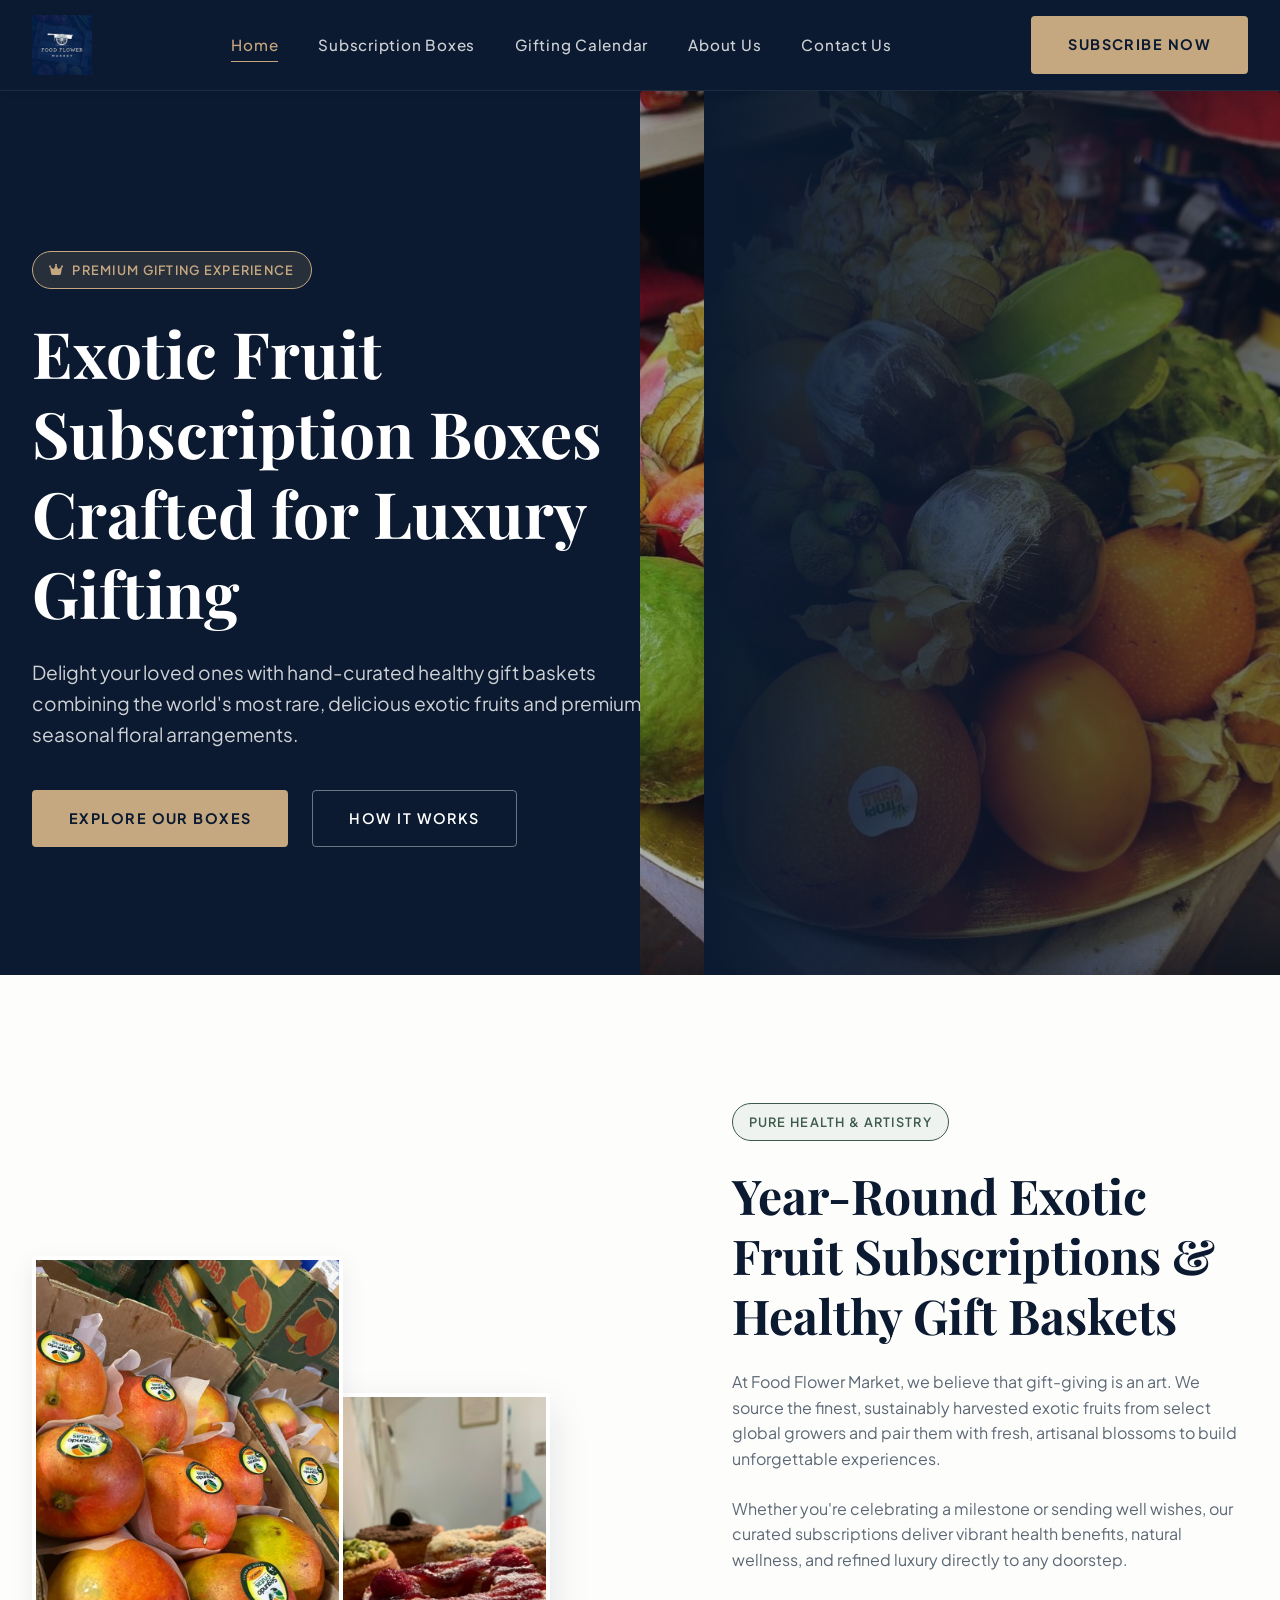
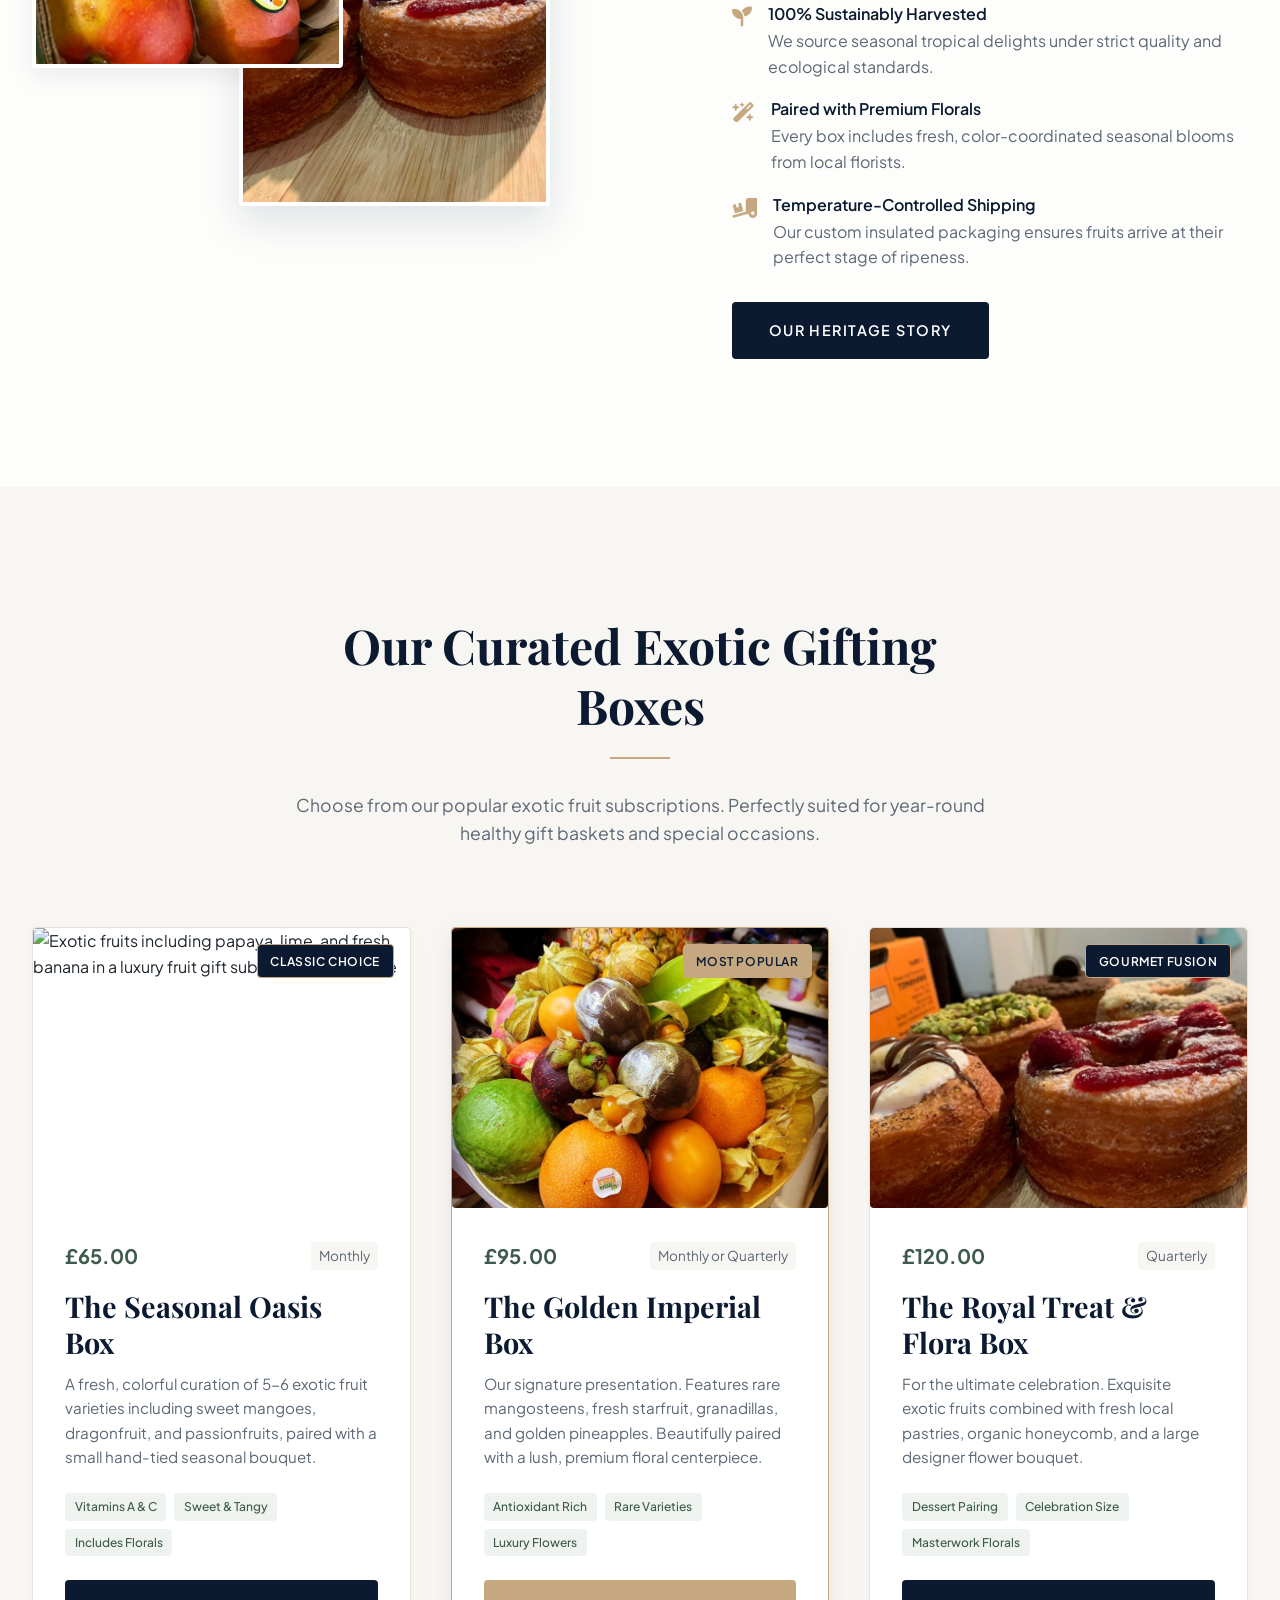
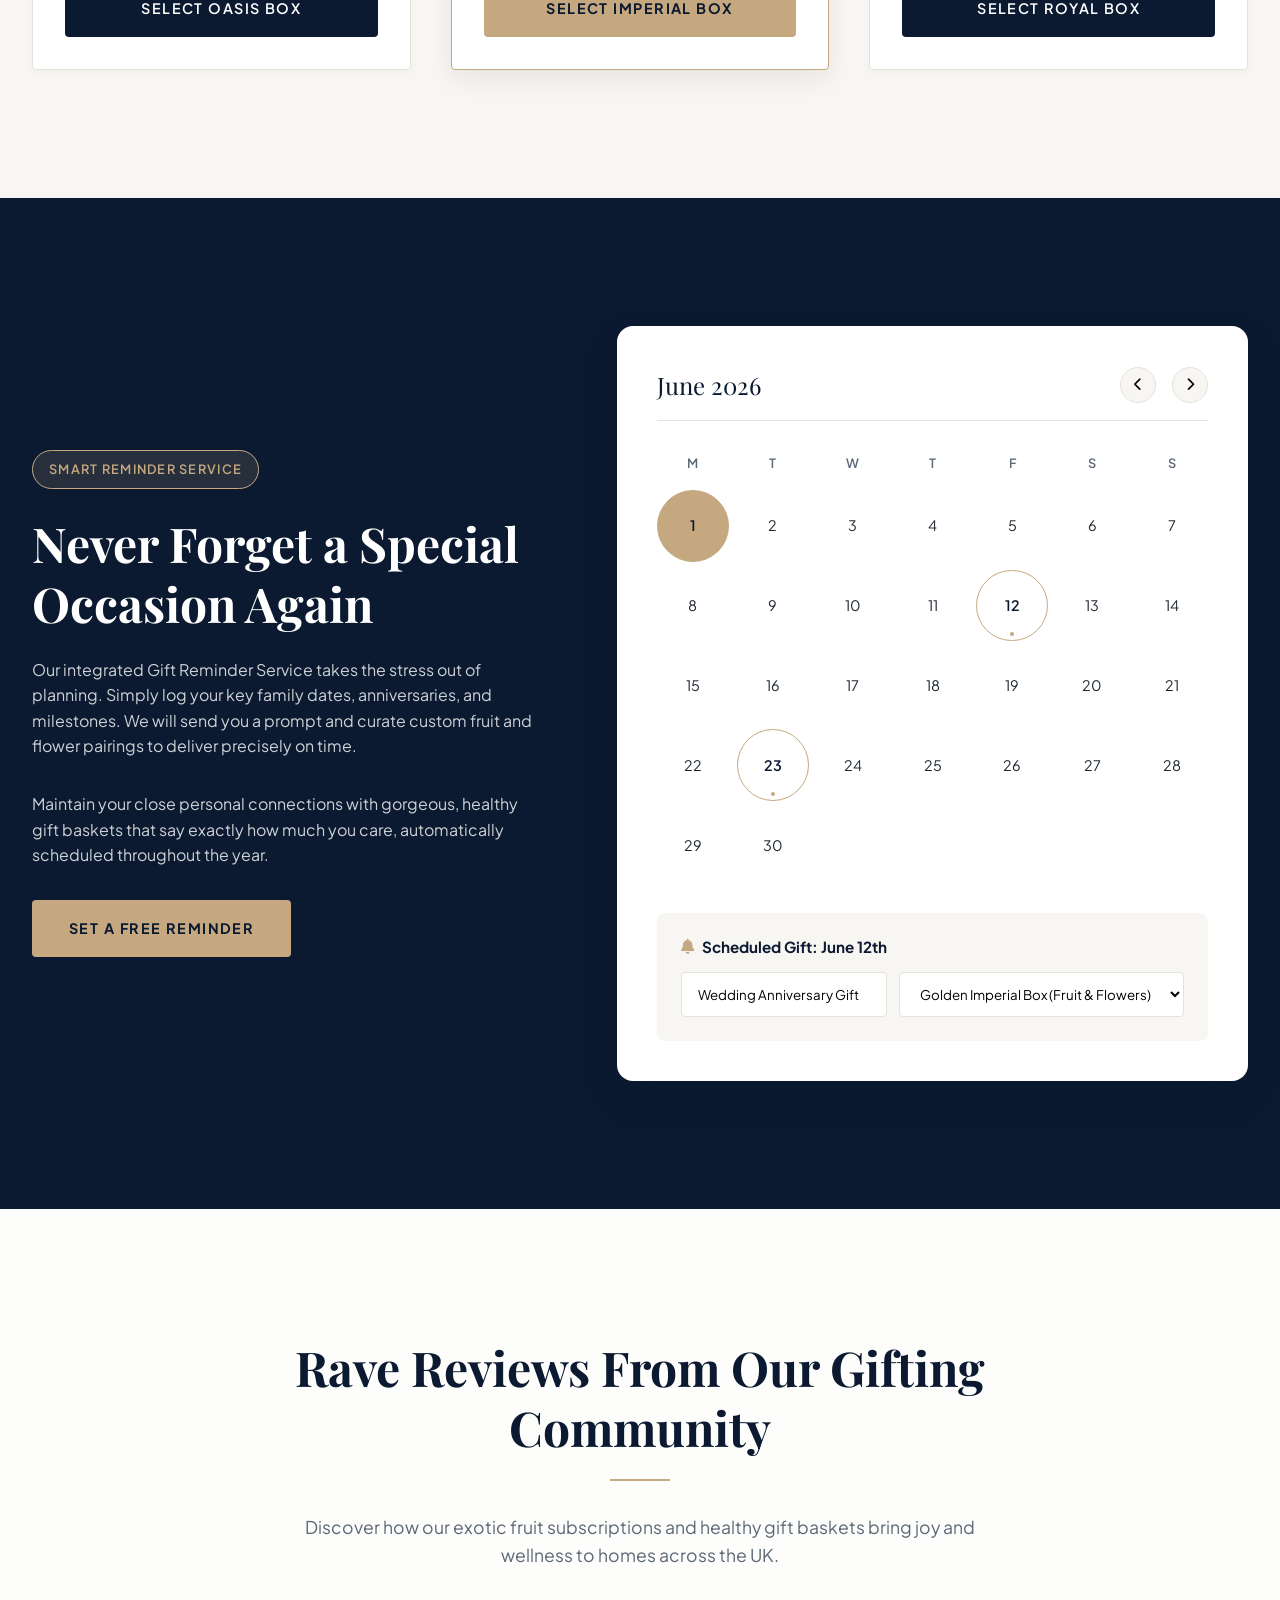
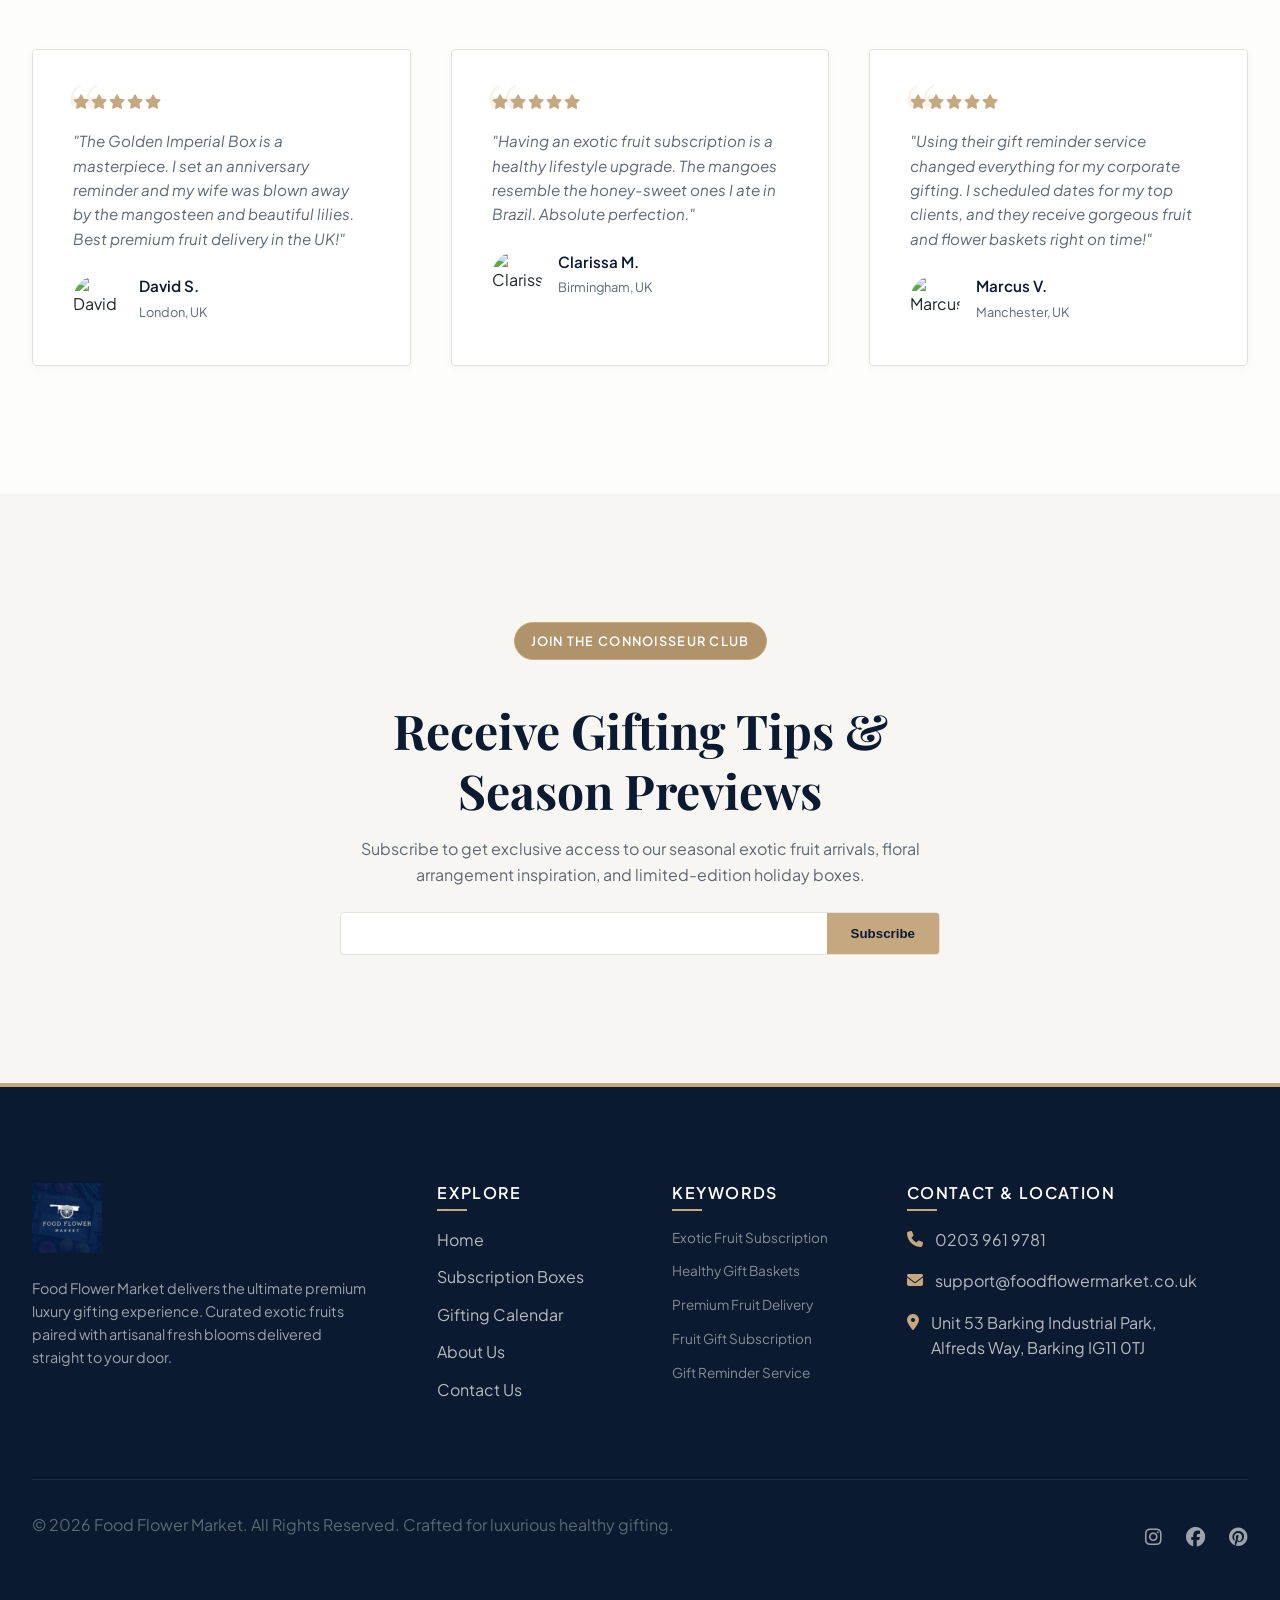
==== index.html @ 1c30a3e7 "upload code" ====
<!DOCTYPE html>
<html lang="en">
<head>
  <meta charset="UTF-8">
  <meta name="viewport" content="width=device-width, initial-scale=1.0">
  <title>Premium Exotic Fruit Subscription | Food Flower Market Gifting</title>
  <meta name="description" content="Experience the ultimate exotic fruit subscription. Food Flower Market delivers fresh, healthy gift baskets paired with premium floral arrangements year-round.">
  <meta name="keywords" content="Exotic Fruit Subscription, Healthy Gift Baskets, Premium Fruit Delivery, Fruit Gift Subscription, Gift Reminder Service">
  
  <!-- CSS Stylesheet -->
  <link rel="stylesheet" href="style.css">
  
  <!-- FontAwesome Icons -->
  <link rel="stylesheet" href="https://cdnjs.cloudflare.com/ajax/libs/font-awesome/6.4.0/css/all.min.css">
</head>
<body>

  <!-- Header & Navigation -->
  <header class="header">
    <div class="container nav-container">
      <a href="index.html" class="logo-link" id="nav-logo-link">
        <img src="images/logo.jpg" alt="Food Flower Market Logo" class="logo-img">
      </a>
      <nav aria-label="Main Navigation">
        <ul class="nav-menu" id="nav-menu-list">
          <li><a href="index.html" class="nav-link active" id="link-home">Home</a></li>
          <li><a href="subscription.html" class="nav-link" id="link-subscription">Subscription Boxes</a></li>
          <li><a href="calendar.html" class="nav-link" id="link-calendar">Gifting Calendar</a></li>
          <li><a href="about.html" class="nav-link" id="link-about">About Us</a></li>
          <li><a href="contact.html" class="nav-link" id="link-contact">Contact Us</a></li>
        </ul>
      </nav>
      <div class="nav-cta">
        <a href="subscription.html" class="btn btn-gold" id="header-cta-btn">Subscribe Now</a>
        <button class="mobile-menu-toggle" id="mobile-menu-btn" aria-label="Toggle Menu">
          <i class="fa-solid fa-bars"></i>
        </button>
      </div>
    </div>
  </header>

  <main>
    <!-- Hero Banner Section -->
    <section class="hero" aria-label="Welcome Banner">
      <img src="images/fruit_bowl.jpg" alt="Luxury gold bowl piled high with fresh carambola starfruit, mangosteen, passionfruit, and physalis for an exotic fruit subscription gift" class="hero-bg-img">
      <div class="container">
        <div class="hero-content animate-fade-in">
          <div class="hero-badge">
            <i class="fa-solid fa-crown"></i> Premium Gifting Experience
          </div>
          <h1>Exotic Fruit Subscription Boxes Crafted for Luxury Gifting</h1>
          <p>Delight your loved ones with hand-curated healthy gift baskets combining the world's most rare, delicious exotic fruits and premium seasonal floral arrangements.</p>
          <div class="hero-actions">
            <a href="subscription.html" class="btn btn-gold" id="hero-cta-primary">Explore Our Boxes</a>
            <a href="#overview-section" class="btn btn-secondary" style="color: var(--white); border-color: rgba(255,255,255,0.4);" id="hero-cta-secondary">How It Works</a>
          </div>
        </div>
      </div>
    </section>

    <!-- Brief Overview Section -->
    <section class="section" id="overview-section">
      <div class="container">
        <div class="overview-split">
          <div class="overview-images">
            <img src="images/mangoes.jpg" alt="Premium Segundo Frutas mangoes in shipping boxes ready for premium fruit delivery" class="ov-img-1">
            <img src="images/pastries.jpg" alt="Fresh artisan cronuts and pastries paired with fruit gifts as sweet additions" class="ov-img-2">
          </div>
          <div class="overview-content">
            <span class="hero-badge" style="background-color: var(--accent-green-light); border-color: var(--accent-green); color: var(--accent-green);">Pure Health & Artistry</span>
            <h2>Year-Round Exotic Fruit Subscriptions & Healthy Gift Baskets</h2>
            <p>At Food Flower Market, we believe that gift-giving is an art. We source the finest, sustainably harvested exotic fruits from select global growers and pair them with fresh, artisanal blossoms to build unforgettable experiences.</p>
            <p>Whether you're celebrating a milestone or sending well wishes, our curated subscriptions deliver vibrant health benefits, natural wellness, and refined luxury directly to any doorstep.</p>
            <ul class="features-list">
              <li>
                <i class="fa-solid fa-seedling"></i>
                <div>
                  <h4>100% Sustainably Harvested</h4>
                  <p style="margin-bottom: 0;">We source seasonal tropical delights under strict quality and ecological standards.</p>
                </div>
              </li>
              <li>
                <i class="fa-solid fa-wand-magic-sparkles"></i>
                <div>
                  <h4>Paired with Premium Florals</h4>
                  <p style="margin-bottom: 0;">Every box includes fresh, color-coordinated seasonal blooms from local florists.</p>
                </div>
              </li>
              <li>
                <i class="fa-solid fa-truck-ramp-box"></i>
                <div>
                  <h4>Temperature-Controlled Shipping</h4>
                  <p style="margin-bottom: 0;">Our custom insulated packaging ensures fruits arrive at their perfect stage of ripeness.</p>
                </div>
              </li>
            </ul>
            <a href="about.html" class="btn btn-primary" id="overview-about-btn">Our Heritage Story</a>
          </div>
        </div>
      </div>
    </section>

    <!-- Featured Boxes Section -->
    <section class="section section-alt" id="featured-boxes">
      <div class="container">
        <div class="section-header text-center">
          <h2>Our Curated Exotic Gifting Boxes</h2>
          <p>Choose from our popular exotic fruit subscriptions. Perfectly suited for year-round healthy gift baskets and special occasions.</p>
        </div>
        <div class="box-grid">
          <!-- Box 1: Seasonal Delight -->
          <div class="box-card">
            <div class="box-img-container">
              <img src="https://images.unsplash.com/photo-1528825871115-3581a5387919?auto=format&fit=crop&q=80&w=800" alt="Exotic fruits including papaya, lime, and fresh banana in a luxury fruit gift subscription package" class="box-img">
              <span class="box-badge">Classic Choice</span>
            </div>
            <div class="box-info">
              <div class="box-meta">
                <span class="box-price">£65.00</span>
                <span class="box-frequency">Monthly</span>
              </div>
              <h3>The Seasonal Oasis Box</h3>
              <p>A fresh, colorful curation of 5-6 exotic fruit varieties including sweet mangoes, dragonfruit, and passionfruits, paired with a small hand-tied seasonal bouquet.</p>
              <div class="box-tags">
                <span class="box-tag">Vitamins A & C</span>
                <span class="box-tag">Sweet & Tangy</span>
                <span class="box-tag">Includes Florals</span>
              </div>
              <a href="subscription.html" class="btn btn-primary box-btn" id="box-cta-oasis">Select Oasis Box</a>
            </div>
          </div>

          <!-- Box 2: Premium Grandeur -->
          <div class="box-card" style="border-color: var(--accent-gold); box-shadow: var(--shadow-md);">
            <div class="box-img-container">
              <img src="images/fruit_bowl.jpg" alt="Rich assortment of exotic fruits for premium healthy gift baskets" class="box-img">
              <span class="box-badge" style="background-color: var(--accent-gold); color: var(--primary-color);">Most Popular</span>
            </div>
            <div class="box-info">
              <div class="box-meta">
                <span class="box-price">£95.00</span>
                <span class="box-frequency">Monthly or Quarterly</span>
              </div>
              <h3>The Golden Imperial Box</h3>
              <p>Our signature presentation. Features rare mangosteens, fresh starfruit, granadillas, and golden pineapples. Beautifully paired with a lush, premium floral centerpiece.</p>
              <div class="box-tags">
                <span class="box-tag">Antioxidant Rich</span>
                <span class="box-tag">Rare Varieties</span>
                <span class="box-tag">Luxury Flowers</span>
              </div>
              <a href="subscription.html" class="btn btn-gold box-btn" id="box-cta-imperial">Select Imperial Box</a>
            </div>
          </div>

          <!-- Box 3: Sweet Indulgence -->
          <div class="box-card">
            <div class="box-img-container">
              <img src="images/pastries.jpg" alt="Artisan pastries and fresh fruits paired inside a gourmet gift basket" class="box-img">
              <span class="box-badge">Gourmet Fusion</span>
            </div>
            <div class="box-info">
              <div class="box-meta">
                <span class="box-price">£120.00</span>
                <span class="box-frequency">Quarterly</span>
              </div>
              <h3>The Royal Treat & Flora Box</h3>
              <p>For the ultimate celebration. Exquisite exotic fruits combined with fresh local pastries, organic honeycomb, and a large designer flower bouquet.</p>
              <div class="box-tags">
                <span class="box-tag">Dessert Pairing</span>
                <span class="box-tag">Celebration Size</span>
                <span class="box-tag">Masterwork Florals</span>
              </div>
              <a href="subscription.html" class="btn btn-primary box-btn" id="box-cta-royal">Select Royal Box</a>
            </div>
          </div>
        </div>
      </div>
    </section>

    <!-- Gifting Calendar Preview Section -->
    <section class="section calendar-section" id="home-calendar-preview">
      <div class="container">
        <div class="calendar-split">
          <div class="calendar-desc">
            <span class="hero-badge">Smart Reminder Service</span>
            <h2>Never Forget a Special Occasion Again</h2>
            <p>Our integrated Gift Reminder Service takes the stress out of planning. Simply log your key family dates, anniversaries, and milestones. We will send you a prompt and curate custom fruit and flower pairings to deliver precisely on time.</p>
            <p>Maintain your close personal connections with gorgeous, healthy gift baskets that say exactly how much you care, automatically scheduled throughout the year.</p>
            <a href="calendar.html" class="btn btn-gold" id="calendar-cta-remind">Set A Free Reminder</a>
          </div>
          <div class="calendar-widget">
            <div class="cal-header">
              <span class="cal-month">June 2026</span>
              <div class="cal-nav">
                <button class="cal-nav-btn" aria-label="Previous Month"><i class="fa-solid fa-chevron-left"></i></button>
                <button class="cal-nav-btn" aria-label="Next Month"><i class="fa-solid fa-chevron-right"></i></button>
              </div>
            </div>
            <div class="cal-grid">
              <div class="cal-day-label">M</div>
              <div class="cal-day-label">T</div>
              <div class="cal-day-label">W</div>
              <div class="cal-day-label">T</div>
              <div class="cal-day-label">F</div>
              <div class="cal-day-label">S</div>
              <div class="cal-day-label">S</div>
              
              <div class="cal-date event active" title="Reminded Event: Mother's Birthday">1</div>
              <div class="cal-date">2</div>
              <div class="cal-date">3</div>
              <div class="cal-date">4</div>
              <div class="cal-date">5</div>
              <div class="cal-date">6</div>
              <div class="cal-date">7</div>
              
              <div class="cal-date">8</div>
              <div class="cal-date">9</div>
              <div class="cal-date">10</div>
              <div class="cal-date">11</div>
              <div class="cal-date event" title="Reminded Event: Anniversary">12</div>
              <div class="cal-date">13</div>
              <div class="cal-date">14</div>
              
              <div class="cal-date">15</div>
              <div class="cal-date">16</div>
              <div class="cal-date">17</div>
              <div class="cal-date">18</div>
              <div class="cal-date">19</div>
              <div class="cal-date">20</div>
              <div class="cal-date">21</div>
              
              <div class="cal-date">22</div>
              <div class="cal-date event" title="Reminded Event: Business Gifting">23</div>
              <div class="cal-date">24</div>
              <div class="cal-date">25</div>
              <div class="cal-date">26</div>
              <div class="cal-date">27</div>
              <div class="cal-date">28</div>
              
              <div class="cal-date">29</div>
              <div class="cal-date">30</div>
              <div class="cal-date empty"></div>
              <div class="cal-date empty"></div>
              <div class="cal-date empty"></div>
              <div class="cal-date empty"></div>
              <div class="cal-date empty"></div>
            </div>
            <div class="cal-reminder-panel">
              <h4><i class="fa-solid fa-bell"></i> Scheduled Gift: June 12th</h4>
              <div class="cal-rem-input">
                <input type="text" value="Wedding Anniversary Gift" readonly aria-label="Reminder Title">
                <select aria-label="Reminder Gift Preference">
                  <option>Golden Imperial Box (Fruit & Flowers)</option>
                  <option>Seasonal Oasis Box</option>
                  <option>Royal Treat Box</option>
                </select>
              </div>
            </div>
          </div>
        </div>
      </div>
    </section>

    <!-- Testimonials Section -->
    <section class="section" id="testimonials">
      <div class="container">
        <div class="section-header text-center">
          <h2>Rave Reviews From Our Gifting Community</h2>
          <p>Discover how our exotic fruit subscriptions and healthy gift baskets bring joy and wellness to homes across the UK.</p>
        </div>
        <div class="test-grid">
          <!-- Testimonial 1 -->
          <div class="test-card">
            <div class="test-stars">
              <i class="fa-solid fa-star"></i>
              <i class="fa-solid fa-star"></i>
              <i class="fa-solid fa-star"></i>
              <i class="fa-solid fa-star"></i>
              <i class="fa-solid fa-star"></i>
            </div>
            <p>"The Golden Imperial Box is a masterpiece. I set an anniversary reminder and my wife was blown away by the mangosteen and beautiful lilies. Best premium fruit delivery in the UK!"</p>
            <div class="test-author">
              <img src="https://images.unsplash.com/photo-1507003211169-0a1dd7228f2d?auto=format&fit=crop&q=80&w=150" alt="David S., London resident, client of Food Flower Market" class="test-author-img">
              <div class="test-author-info">
                <h4>David S.</h4>
                <span>London, UK</span>
              </div>
            </div>
          </div>

          <!-- Testimonial 2 -->
          <div class="test-card">
            <div class="test-stars">
              <i class="fa-solid fa-star"></i>
              <i class="fa-solid fa-star"></i>
              <i class="fa-solid fa-star"></i>
              <i class="fa-solid fa-star"></i>
              <i class="fa-solid fa-star"></i>
            </div>
            <p>"Having an exotic fruit subscription is a healthy lifestyle upgrade. The mangoes resemble the honey-sweet ones I ate in Brazil. Absolute perfection."</p>
            <div class="test-author">
              <img src="https://images.unsplash.com/photo-1534528741775-53994a69daeb?auto=format&fit=crop&q=80&w=150" alt="Clarissa M., wellness coach, customer of Food Flower Market" class="test-author-img">
              <div class="test-author-info">
                <h4>Clarissa M.</h4>
                <span>Birmingham, UK</span>
              </div>
            </div>
          </div>

          <!-- Testimonial 3 -->
          <div class="test-card">
            <div class="test-stars">
              <i class="fa-solid fa-star"></i>
              <i class="fa-solid fa-star"></i>
              <i class="fa-solid fa-star"></i>
              <i class="fa-solid fa-star"></i>
              <i class="fa-solid fa-star"></i>
            </div>
            <p>"Using their gift reminder service changed everything for my corporate gifting. I scheduled dates for my top clients, and they receive gorgeous fruit and flower baskets right on time!"</p>
            <div class="test-author">
              <img src="https://images.unsplash.com/photo-1494790108377-be9c29b29330?auto=format&fit=crop&q=80&w=150" alt="Marcus V., business executive, client of Food Flower Market" class="test-author-img">
              <div class="test-author-info">
                <h4>Marcus V.</h4>
                <span>Manchester, UK</span>
              </div>
            </div>
          </div>
        </div>
      </div>
    </section>

    <!-- Newsletter Sign-up Section -->
    <section class="section section-alt" id="newsletter">
      <div class="container text-center">
        <div style="max-width: 600px; margin: 0 auto;">
          <span class="hero-badge" style="background-color: var(--accent-gold-hover); color: var(--white); border-color: var(--accent-gold);">Join The Connoisseur Club</span>
          <h2 style="margin-top: 1rem;">Receive Gifting Tips & Season Previews</h2>
          <p>Subscribe to get exclusive access to our seasonal exotic fruit arrivals, floral arrangement inspiration, and limited-edition holiday boxes.</p>
          <form class="newsletter-form" id="newsletter-form-home" style="background-color: var(--white); border-color: var(--border-color);" onsubmit="event.preventDefault(); alert('Thank you for subscribing to Food Flower Market!');">
            <input type="email" placeholder="Your premium email address" class="newsletter-input" style="color: var(--text-dark);" required aria-label="Newsletter Email Input">
            <button type="submit" class="newsletter-btn" id="newsletter-submit-btn">Subscribe</button>
          </form>
        </div>
      </div>
    </section>
  </main>

  <!-- Footer Section -->
  <footer class="footer">
    <div class="container">
      <div class="footer-grid">
        <div class="footer-col">
          <img src="images/logo.jpg" alt="Food Flower Market Footer Logo" class="footer-logo">
          <p style="color: rgba(255, 255, 255, 0.6); font-size: 0.9rem;">Food Flower Market delivers the ultimate premium luxury gifting experience. Curated exotic fruits paired with artisanal fresh blooms delivered straight to your door.</p>
        </div>
        <div class="footer-col">
          <h4>Explore</h4>
          <ul class="footer-links">
            <li><a href="index.html">Home</a></li>
            <li><a href="subscription.html">Subscription Boxes</a></li>
            <li><a href="calendar.html">Gifting Calendar</a></li>
            <li><a href="about.html">About Us</a></li>
            <li><a href="contact.html">Contact Us</a></li>
          </ul>
        </div>
        <div class="footer-col">
          <h4>Keywords</h4>
          <ul class="footer-links" style="font-size: 0.85rem; color: rgba(255,255,255,0.5);">
            <li>Exotic Fruit Subscription</li>
            <li>Healthy Gift Baskets</li>
            <li>Premium Fruit Delivery</li>
            <li>Fruit Gift Subscription</li>
            <li>Gift Reminder Service</li>
          </ul>
        </div>
        <div class="footer-col">
          <h4>Contact & Location</h4>
          <ul class="footer-contact-info">
            <li>
              <i class="fa-solid fa-phone"></i>
              <span>0203 961 9781</span>
            </li>
            <li>
              <i class="fa-solid fa-envelope"></i>
              <span>support@foodflowermarket.co.uk</span>
            </li>
            <li>
              <i class="fa-solid fa-location-dot"></i>
              <span>Unit 53 Barking Industrial Park,<br>Alfreds Way, Barking IG11 0TJ</span>
            </li>
          </ul>
        </div>
      </div>
      
      <div class="footer-bottom">
        <p>&copy; 2026 Food Flower Market. All Rights Reserved. Crafted for luxurious healthy gifting.</p>
        <div class="footer-socials">
          <a href="https://instagram.com/foodflowermarket" target="_blank" rel="noopener" aria-label="Visit our Instagram"><i class="fa-brands fa-instagram"></i></a>
          <a href="#" aria-label="Visit our Facebook"><i class="fa-brands fa-facebook"></i></a>
          <a href="#" aria-label="Visit our Pinterest"><i class="fa-brands fa-pinterest"></i></a>
        </div>
      </div>
    </div>
  </footer>

  <script>
    // Simple Mobile Menu Toggle
    const mobileMenuBtn = document.getElementById('mobile-menu-btn');
    const navMenu = document.getElementById('nav-menu-list');
    
    mobileMenuBtn.addEventListener('click', () => {
      const isVisible = navMenu.style.display === 'flex';
      navMenu.style.display = isVisible ? 'none' : 'flex';
      navMenu.style.flexDirection = 'column';
      navMenu.style.position = 'absolute';
      navMenu.style.top = '90px';
      navMenu.style.left = '0';
      navMenu.style.width = '100%';
      navMenu.style.backgroundColor = 'var(--primary-color)';
      navMenu.style.padding = '2rem';
      navMenu.style.gap = '1.5rem';
      navMenu.style.borderBottom = '1px solid rgba(255, 255, 255, 0.1)';
    });
    
    // Window Resize listener to reset nav
    window.addEventListener('resize', () => {
      if (window.innerWidth > 768) {
        navMenu.removeAttribute('style');
      }
    });
  </script>
</body>
</html>
---- style.css ----
/* Food Flower Market - Style Sheet */
@import url('https://fonts.googleapis.com/css2?family=Playfair+Display:ital,wght@0,400..900;1,400..900&family=Plus+Jakarta+Sans:ital,wght@0,200..800;1,200..800&display=swap');

:root {
  --primary-color: #0b1a30; /* Dark Blue from Logo */
  --primary-light: #162a4a;
  --accent-gold: #c5a880; /* Premium Gold */
  --accent-gold-hover: #b0936b;
  --accent-green: #3d5a4c; /* Muted Foliage Green */
  --accent-green-light: #eff3f0;
  --bg-light: #fdfdfc; /* Clean Warm Off-white */
  --bg-sand: #f8f6f2; /* Light Sand Section Background */
  --text-dark: #1e252d; /* Charcoal */
  --text-muted: #5c6875;
  --border-color: #e5e2db;
  --white: #ffffff;
  
  --font-heading: 'Playfair Display', Georgia, serif;
  --font-body: 'Plus Jakarta Sans', system-ui, sans-serif;
  
  --shadow-sm: 0 2px 8px rgba(11, 26, 48, 0.04);
  --shadow-md: 0 8px 24px rgba(11, 26, 48, 0.08);
  --shadow-lg: 0 16px 40px rgba(11, 26, 48, 0.12);
  
  --transition-smooth: all 0.4s cubic-bezier(0.16, 1, 0.3, 1);
  --radius-sm: 4px;
  --radius-md: 8px;
  --radius-lg: 16px;
}

/* Base Reset */
*, *::before, *::after {
  box-sizing: border-box;
  margin: 0;
  padding: 0;
}

html {
  scroll-behavior: smooth;
  font-size: 16px;
}

body {
  font-family: var(--font-body);
  background-color: var(--bg-light);
  color: var(--text-dark);
  line-height: 1.6;
  -webkit-font-smoothing: antialiased;
  overflow-x: hidden;
}

/* Typography */
h1, h2, h3, h4, h5, h6 {
  font-family: var(--font-heading);
  color: var(--primary-color);
  font-weight: 700;
  line-height: 1.25;
}

h1 {
  font-size: clamp(2.5rem, 5vw, 4rem);
}

h2 {
  font-size: clamp(2rem, 4vw, 3rem);
  margin-bottom: 1rem;
}

h3 {
  font-size: clamp(1.35rem, 2.5vw, 1.8rem);
  margin-bottom: 0.75rem;
}

p {
  color: var(--text-muted);
  font-size: 1rem;
  margin-bottom: 1.5rem;
}

a {
  color: inherit;
  text-decoration: none;
  transition: var(--transition-smooth);
}

img {
  max-width: 100%;
  height: auto;
  display: block;
  object-fit: cover;
  border-radius: var(--radius-sm);
}

/* Shared Layout Containers */
.container {
  width: 100%;
  max-width: 1280px;
  margin: 0 auto;
  padding: 0 2rem;
}

.section {
  padding: 8rem 0;
}

.section-alt {
  background-color: var(--bg-sand);
}

.text-center {
  text-align: center;
}

.section-header {
  max-width: 700px;
  margin: 0 auto 5rem auto;
}

.section-header h2 {
  position: relative;
  display: inline-block;
  padding-bottom: 1.5rem;
}

.section-header h2::after {
  content: '';
  position: absolute;
  bottom: 0;
  left: 50%;
  transform: translateX(-50%);
  width: 60px;
  height: 2px;
  background-color: var(--accent-gold);
}

.section-header p {
  font-size: 1.1rem;
  margin-top: 1rem;
}

/* Buttons */
.btn {
  display: inline-flex;
  align-items: center;
  justify-content: center;
  padding: 1rem 2.25rem;
  font-size: 0.9rem;
  font-weight: 600;
  letter-spacing: 0.1em;
  text-transform: uppercase;
  border-radius: var(--radius-sm);
  border: 1px solid transparent;
  cursor: pointer;
  transition: var(--transition-smooth);
  position: relative;
  overflow: hidden;
}

.btn-primary {
  background-color: var(--primary-color);
  color: var(--white);
}

.btn-primary:hover {
  background-color: var(--accent-gold);
  transform: translateY(-2px);
  box-shadow: var(--shadow-md);
}

.btn-secondary {
  background-color: transparent;
  color: var(--primary-color);
  border-color: var(--primary-color);
}

.btn-secondary:hover {
  background-color: var(--primary-color);
  color: var(--white);
  transform: translateY(-2px);
}

.btn-gold {
  background-color: var(--accent-gold);
  color: var(--primary-color);
  font-weight: 700;
}

.btn-gold:hover {
  background-color: var(--primary-color);
  color: var(--white);
  transform: translateY(-2px);
  box-shadow: var(--shadow-md);
}

/* Header & Navigation */
.header {
  position: sticky;
  top: 0;
  z-index: 1000;
  background-color: var(--primary-color);
  border-bottom: 1px solid rgba(255, 255, 255, 0.08);
  box-shadow: var(--shadow-sm);
}

.nav-container {
  display: flex;
  align-items: center;
  justify-content: space-between;
  height: 90px;
}

.logo-link {
  display: flex;
  align-items: center;
  gap: 0.75rem;
}

.logo-img {
  height: 60px;
  width: auto;
  object-fit: contain;
  border-radius: 0;
}

.nav-menu {
  display: flex;
  list-style: none;
  gap: 2.5rem;
}

.nav-link {
  color: rgba(255, 255, 255, 0.8);
  font-weight: 500;
  font-size: 0.95rem;
  letter-spacing: 0.05em;
  padding: 0.5rem 0;
  position: relative;
}

.nav-link:hover,
.nav-link.active {
  color: var(--accent-gold);
}

.nav-link::after {
  content: '';
  position: absolute;
  bottom: 0;
  left: 0;
  width: 0;
  height: 1px;
  background-color: var(--accent-gold);
  transition: var(--transition-smooth);
}

.nav-link:hover::after,
.nav-link.active::after {
  width: 100%;
}

.nav-cta {
  display: flex;
  align-items: center;
}

.mobile-menu-toggle {
  display: none;
  background: none;
  border: none;
  color: var(--white);
  font-size: 1.5rem;
  cursor: pointer;
}

/* Footer Section */
.footer {
  background-color: var(--primary-color);
  color: rgba(255, 255, 255, 0.7);
  padding: 6rem 0 3rem 0;
  border-top: 4px solid var(--accent-gold);
}

.footer-grid {
  display: grid;
  grid-template-columns: 2fr 1fr 1fr 2fr;
  gap: 4rem;
  margin-bottom: 4rem;
}

.footer-col h4 {
  color: var(--white);
  font-family: var(--font-body);
  font-size: 1rem;
  font-weight: 600;
  letter-spacing: 0.1em;
  text-transform: uppercase;
  margin-bottom: 1.5rem;
  position: relative;
}

.footer-col h4::after {
  content: '';
  position: absolute;
  bottom: -0.5rem;
  left: 0;
  width: 30px;
  height: 2px;
  background-color: var(--accent-gold);
}

.footer-logo {
  height: 70px;
  width: auto;
  object-fit: contain;
  margin-bottom: 1.5rem;
  border-radius: 0;
}

.footer-links {
  list-style: none;
}

.footer-links li {
  margin-bottom: 0.75rem;
}

.footer-links a:hover {
  color: var(--accent-gold);
  padding-left: 5px;
}

.footer-contact-info {
  list-style: none;
}

.footer-contact-info li {
  display: flex;
  align-items: flex-start;
  gap: 0.75rem;
  margin-bottom: 1rem;
}

.footer-contact-info i {
  color: var(--accent-gold);
  margin-top: 0.25rem;
}

.newsletter-form {
  display: flex;
  margin-top: 1rem;
  border: 1px solid rgba(255, 255, 255, 0.15);
  border-radius: var(--radius-sm);
  overflow: hidden;
}

.newsletter-input {
  flex-grow: 1;
  background: rgba(255, 255, 255, 0.05);
  border: none;
  padding: 0.75rem 1rem;
  color: var(--white);
  font-family: var(--font-body);
}

.newsletter-input::placeholder {
  color: rgba(255, 255, 255, 0.4);
}

.newsletter-input:focus {
  outline: none;
  background: rgba(255, 255, 255, 0.08);
}

.newsletter-btn {
  background-color: var(--accent-gold);
  color: var(--primary-color);
  border: none;
  padding: 0.75rem 1.5rem;
  font-weight: 700;
  cursor: pointer;
  transition: var(--transition-smooth);
}

.newsletter-btn:hover {
  background-color: var(--white);
  color: var(--primary-color);
}

.footer-bottom {
  border-top: 1px solid rgba(255, 255, 255, 0.08);
  padding-top: 2rem;
  display: flex;
  justify-content: space-between;
  align-items: center;
  font-size: 0.85rem;
}

.footer-socials {
  display: flex;
  gap: 1.5rem;
}

.footer-socials a {
  color: rgba(255, 255, 255, 0.6);
  font-size: 1.2rem;
}

.footer-socials a:hover {
  color: var(--accent-gold);
}

/* Page: HOME - Hero Section */
.hero {
  position: relative;
  background-color: var(--primary-color);
  color: var(--white);
  overflow: hidden;
  padding: 10rem 0 8rem 0;
}

.hero::after {
  content: '';
  position: absolute;
  top: 0;
  right: 0;
  width: 45%;
  height: 100%;
  background: linear-gradient(to right, var(--primary-color) 0%, rgba(11, 26, 48, 0.3) 100%);
  z-index: 1;
}

.hero-bg-img {
  position: absolute;
  top: 0;
  right: 0;
  width: 50%;
  height: 100%;
  object-fit: cover;
  opacity: 0.65;
  z-index: 0;
}

.hero-content {
  position: relative;
  z-index: 2;
  max-width: 650px;
}

.hero-badge {
  display: inline-flex;
  align-items: center;
  gap: 0.5rem;
  background-color: rgba(197, 168, 128, 0.15);
  border: 1px solid var(--accent-gold);
  color: var(--accent-gold);
  padding: 0.5rem 1rem;
  border-radius: 50px;
  font-size: 0.8rem;
  font-weight: 600;
  letter-spacing: 0.1em;
  text-transform: uppercase;
  margin-bottom: 1.5rem;
}

.hero-content h1 {
  color: var(--white);
  margin-bottom: 1.5rem;
}

.hero-content p {
  color: rgba(255, 255, 255, 0.8);
  font-size: 1.2rem;
  margin-bottom: 2.5rem;
}

.hero-actions {
  display: flex;
  gap: 1.5rem;
}

/* Featured Boxes Section */
.box-grid {
  display: grid;
  grid-template-columns: repeat(3, 1fr);
  gap: 2.5rem;
}

.box-card {
  background-color: var(--white);
  border: 1px solid var(--border-color);
  border-radius: var(--radius-sm);
  overflow: hidden;
  transition: var(--transition-smooth);
  box-shadow: var(--shadow-sm);
}

.box-card:hover {
  transform: translateY(-8px);
  box-shadow: var(--shadow-lg);
  border-color: var(--accent-gold);
}

.box-img-container {
  position: relative;
  height: 280px;
  overflow: hidden;
}

.box-img {
  width: 100%;
  height: 100%;
  object-fit: cover;
  transition: var(--transition-smooth);
}

.box-card:hover .box-img {
  transform: scale(1.05);
}

.box-badge {
  position: absolute;
  top: 1rem;
  right: 1rem;
  background-color: var(--primary-color);
  color: var(--white);
  padding: 0.4rem 0.8rem;
  font-size: 0.75rem;
  font-weight: 600;
  letter-spacing: 0.05em;
  text-transform: uppercase;
  border-radius: var(--radius-sm);
  border: 1px solid var(--accent-gold);
}

.box-info {
  padding: 2rem;
}

.box-meta {
  display: flex;
  justify-content: space-between;
  align-items: center;
  margin-bottom: 1rem;
}

.box-price {
  font-size: 1.25rem;
  font-weight: 700;
  color: var(--accent-green);
}

.box-frequency {
  font-size: 0.85rem;
  color: var(--text-muted);
  background-color: var(--bg-sand);
  padding: 0.2rem 0.5rem;
  border-radius: 4px;
}

.box-card h3 {
  margin-bottom: 0.75rem;
}

.box-card p {
  font-size: 0.95rem;
  margin-bottom: 1.5rem;
  min-height: 70px;
}

.box-tags {
  display: flex;
  flex-wrap: wrap;
  gap: 0.5rem;
  margin-bottom: 1.5rem;
}

.box-tag {
  font-size: 0.75rem;
  color: var(--accent-green);
  background-color: var(--accent-green-light);
  padding: 0.25rem 0.6rem;
  border-radius: 4px;
  font-weight: 500;
}

.box-btn {
  width: 100%;
}

/* Service Overview / Why Us (Home Page) */
.overview-split {
  display: grid;
  grid-template-columns: 1.2fr 1fr;
  gap: 5rem;
  align-items: center;
}

.overview-images {
  display: grid;
  grid-template-columns: repeat(12, 1fr);
  grid-template-rows: repeat(12, 1fr);
  height: 550px;
}

.ov-img-1 {
  grid-column: 1 / 9;
  grid-row: 1 / 10;
  z-index: 2;
  box-shadow: var(--shadow-md);
  border: 4px solid var(--white);
  height: 100%;
}

.ov-img-2 {
  grid-column: 5 / 13;
  grid-row: 4 / 13;
  z-index: 1;
  box-shadow: var(--shadow-lg);
  border: 4px solid var(--white);
  height: 100%;
}

.overview-content h2 {
  margin-bottom: 1.5rem;
}

.features-list {
  list-style: none;
  margin: 2rem 0;
}

.features-list li {
  display: flex;
  align-items: flex-start;
  gap: 1rem;
  margin-bottom: 1.25rem;
}

.features-list i {
  color: var(--accent-gold);
  font-size: 1.25rem;
  margin-top: 0.2rem;
}

.features-list h4 {
  font-family: var(--font-body);
  font-size: 1rem;
  font-weight: 600;
  color: var(--primary-color);
  margin-bottom: 0.25rem;
}

/* Interactive Gifting Calendar Mockup */
.calendar-section {
  background-color: var(--primary-color);
  color: var(--white);
  position: relative;
}

.calendar-section h2, 
.calendar-section p {
  color: var(--white);
}

.calendar-split {
  display: grid;
  grid-template-columns: 1fr 1.2fr;
  gap: 5rem;
  align-items: center;
}

.calendar-desc h2 {
  margin-bottom: 1.5rem;
}

.calendar-desc p {
  color: rgba(255, 255, 255, 0.8);
  margin-bottom: 2rem;
}

.calendar-widget {
  background-color: var(--white);
  border-radius: var(--radius-lg);
  padding: 2.5rem;
  box-shadow: var(--shadow-lg);
  color: var(--text-dark);
}

.cal-header {
  display: flex;
  justify-content: space-between;
  align-items: center;
  margin-bottom: 2rem;
  border-bottom: 1px solid var(--border-color);
  padding-bottom: 1rem;
}

.cal-month {
  font-family: var(--font-heading);
  font-size: 1.5rem;
  color: var(--primary-color);
}

.cal-nav {
  display: flex;
  gap: 1rem;
}

.cal-nav-btn {
  background: var(--bg-sand);
  border: 1px solid var(--border-color);
  width: 36px;
  height: 36px;
  border-radius: 50%;
  display: flex;
  align-items: center;
  justify-content: center;
  cursor: pointer;
  transition: var(--transition-smooth);
}

.cal-nav-btn:hover {
  background-color: var(--primary-color);
  color: var(--white);
}

.cal-grid {
  display: grid;
  grid-template-columns: repeat(7, 1fr);
  gap: 0.5rem;
  text-align: center;
  margin-bottom: 2rem;
}

.cal-day-label {
  font-weight: 600;
  font-size: 0.8rem;
  color: var(--text-muted);
  padding-bottom: 0.5rem;
}

.cal-date {
  aspect-ratio: 1;
  display: flex;
  align-items: center;
  justify-content: center;
  border-radius: 50%;
  font-size: 0.9rem;
  cursor: pointer;
  transition: var(--transition-smooth);
  border: 1px solid transparent;
}

.cal-date:hover:not(.empty) {
  background-color: var(--accent-green-light);
  color: var(--accent-green);
}

.cal-date.active {
  background-color: var(--accent-gold);
  color: var(--primary-color);
  font-weight: 700;
}

.cal-date.event {
  border-color: var(--accent-gold);
  color: var(--primary-color);
  font-weight: 600;
  position: relative;
}

.cal-date.event::after {
  content: '';
  position: absolute;
  bottom: 4px;
  width: 4px;
  height: 4px;
  border-radius: 50%;
  background-color: var(--accent-gold);
}

.cal-date.empty {
  cursor: default;
}

.cal-reminder-panel {
  background-color: var(--bg-sand);
  border-radius: var(--radius-md);
  padding: 1.5rem;
}

.cal-reminder-panel h4 {
  font-family: var(--font-body);
  font-size: 0.95rem;
  margin-bottom: 1rem;
  display: flex;
  align-items: center;
  gap: 0.5rem;
  color: var(--primary-color);
}

.cal-reminder-panel h4 i {
  color: var(--accent-gold);
}

.cal-rem-input {
  display: flex;
  gap: 0.75rem;
}

.cal-rem-input input, 
.cal-rem-input select {
  padding: 0.75rem 1rem;
  border: 1px solid var(--border-color);
  border-radius: var(--radius-sm);
  background-color: var(--white);
  font-family: var(--font-body);
  flex-grow: 1;
}

.cal-rem-input input:focus, 
.cal-rem-input select:focus {
  outline: none;
  border-color: var(--primary-color);
}

/* Testimonials */
.test-grid {
  display: grid;
  grid-template-columns: repeat(3, 1fr);
  gap: 2.5rem;
}

.test-card {
  background-color: var(--white);
  border: 1px solid var(--border-color);
  padding: 2.5rem;
  border-radius: var(--radius-sm);
  box-shadow: var(--shadow-sm);
  position: relative;
  transition: var(--transition-smooth);
}

.test-card:hover {
  transform: translateY(-5px);
  box-shadow: var(--shadow-md);
  border-color: var(--accent-gold);
}

.test-card::before {
  content: '“';
  position: absolute;
  top: 1rem;
  left: 2rem;
  font-size: 6rem;
  font-family: var(--font-heading);
  color: rgba(197, 168, 128, 0.15);
  line-height: 1;
}

.test-stars {
  color: var(--accent-gold);
  margin-bottom: 1rem;
  font-size: 0.9rem;
}

.test-card p {
  font-size: 0.95rem;
  font-style: italic;
  position: relative;
  z-index: 1;
  margin-bottom: 1.5rem;
}

.test-author {
  display: flex;
  align-items: center;
  gap: 1rem;
}

.test-author-img {
  width: 50px;
  height: 50px;
  border-radius: 50%;
  object-fit: cover;
}

.test-author-info h4 {
  font-family: var(--font-body);
  font-size: 0.95rem;
  font-weight: 600;
  margin-bottom: 0.15rem;
}

.test-author-info span {
  font-size: 0.8rem;
  color: var(--text-muted);
}

/* Page: SUBSCRIPTION BOXES */
.pricing-tabs {
  display: flex;
  justify-content: center;
  gap: 1rem;
  margin-bottom: 4rem;
}

.pricing-tab-btn {
  background: none;
  border: 1px solid var(--border-color);
  padding: 0.75rem 2rem;
  font-family: var(--font-body);
  font-weight: 600;
  font-size: 0.9rem;
  cursor: pointer;
  border-radius: 50px;
  transition: var(--transition-smooth);
}

.pricing-tab-btn.active {
  background-color: var(--primary-color);
  color: var(--white);
  border-color: var(--primary-color);
}

.step-signup {
  margin-top: 8rem;
}

.step-grid {
  display: grid;
  grid-template-columns: repeat(4, 1fr);
  gap: 2.5rem;
  position: relative;
}

.step-grid::after {
  content: '';
  position: absolute;
  top: 40px;
  left: 10%;
  width: 80%;
  height: 1px;
  background-color: var(--border-color);
  z-index: 0;
}

.step-card {
  position: relative;
  z-index: 1;
  text-align: center;
}

.step-num {
  width: 80px;
  height: 80px;
  border-radius: 50%;
  background-color: var(--white);
  border: 2px solid var(--accent-gold);
  color: var(--primary-color);
  font-family: var(--font-heading);
  font-size: 1.75rem;
  font-weight: 700;
  display: flex;
  align-items: center;
  justify-content: center;
  margin: 0 auto 1.5rem auto;
  box-shadow: var(--shadow-sm);
  transition: var(--transition-smooth);
}

.step-card:hover .step-num {
  background-color: var(--accent-gold);
  color: var(--white);
  transform: scale(1.05);
}

.step-card h3 {
  font-family: var(--font-body);
  font-size: 1.1rem;
  font-weight: 600;
  margin-bottom: 0.75rem;
}

.step-card p {
  font-size: 0.9rem;
}

/* FAQ Section */
.faq-grid {
  max-width: 800px;
  margin: 0 auto;
}

.faq-item {
  border-bottom: 1px solid var(--border-color);
  padding: 1.5rem 0;
}

.faq-item:first-child {
  border-top: 1px solid var(--border-color);
}

.faq-question {
  display: flex;
  justify-content: space-between;
  align-items: center;
  cursor: pointer;
  padding: 0.5rem 0;
}

.faq-question h3 {
  font-family: var(--font-body);
  font-size: 1.1rem;
  font-weight: 600;
  margin: 0;
}

.faq-icon {
  font-size: 1.2rem;
  transition: var(--transition-smooth);
  color: var(--accent-gold);
}

.faq-answer {
  max-height: 0;
  overflow: hidden;
  transition: max-height 0.3s ease-out;
}

.faq-answer p {
  padding-top: 1rem;
  margin-bottom: 0;
  font-size: 0.95rem;
}

.faq-item.active .faq-icon {
  transform: rotate(45deg);
}

.faq-item.active .faq-answer {
  max-height: 200px;
}

/* Page: CALENDAR Reminders Page Specific */
.calendar-full-grid {
  display: grid;
  grid-template-columns: 2fr 1fr;
  gap: 4rem;
  margin-top: 3rem;
}

.interactive-calendar-box {
  background-color: var(--white);
  border: 1px solid var(--border-color);
  border-radius: var(--radius-lg);
  padding: 3rem;
  box-shadow: var(--shadow-sm);
}

.calendar-large {
  display: grid;
  grid-template-columns: repeat(7, 1fr);
  gap: 1rem;
  margin: 2rem 0;
}

.calendar-large-day {
  aspect-ratio: 1.2;
  border: 1px solid var(--border-color);
  border-radius: var(--radius-sm);
  padding: 0.5rem;
  position: relative;
  cursor: pointer;
  transition: var(--transition-smooth);
}

.calendar-large-day:hover:not(.empty) {
  border-color: var(--accent-gold);
  background-color: var(--bg-sand);
}

.calendar-large-day.empty {
  background-color: #fafafa;
  cursor: default;
}

.day-number {
  font-weight: 600;
  font-size: 0.95rem;
  color: var(--text-dark);
}

.day-event-tag {
  position: absolute;
  bottom: 0.5rem;
  left: 0.5rem;
  right: 0.5rem;
  font-size: 0.7rem;
  background-color: var(--accent-green-light);
  color: var(--accent-green);
  padding: 0.2rem 0.4rem;
  border-radius: 4px;
  font-weight: 600;
  white-space: nowrap;
  overflow: hidden;
  text-overflow: ellipsis;
  border-left: 3px solid var(--accent-green);
}

.day-event-tag.gold {
  background-color: #fdf5e6;
  color: var(--accent-gold-hover);
  border-left-color: var(--accent-gold);
}

.reminder-builder-form {
  background-color: var(--bg-sand);
  border-radius: var(--radius-lg);
  padding: 2.5rem;
  height: fit-content;
  border: 1px solid var(--border-color);
  position: sticky;
  top: 120px;
}

.reminder-builder-form h3 {
  margin-bottom: 1.5rem;
}

.form-group {
  margin-bottom: 1.5rem;
}

.form-group label {
  display: block;
  font-weight: 600;
  font-size: 0.85rem;
  text-transform: uppercase;
  letter-spacing: 0.05em;
  color: var(--primary-color);
  margin-bottom: 0.5rem;
}

.form-group input, 
.form-group select, 
.form-group textarea {
  width: 100%;
  padding: 0.85rem 1.25rem;
  border: 1px solid var(--border-color);
  border-radius: var(--radius-sm);
  background-color: var(--white);
  font-family: var(--font-body);
  font-size: 0.95rem;
}

.form-group input:focus, 
.form-group select:focus, 
.form-group textarea:focus {
  outline: none;
  border-color: var(--primary-color);
  box-shadow: 0 0 0 3px rgba(11, 26, 48, 0.05);
}

/* Page: ABOUT US */
.about-story {
  display: grid;
  grid-template-columns: 1fr 1fr;
  gap: 5rem;
  align-items: center;
}

.about-story-img {
  height: 600px;
  border-radius: var(--radius-md);
  box-shadow: var(--shadow-lg);
}

.about-metrics {
  display: grid;
  grid-template-columns: repeat(4, 1fr);
  gap: 2.5rem;
  margin-top: 6rem;
  border-top: 1px solid var(--border-color);
  padding-top: 4rem;
}

.metric-card {
  text-align: center;
}

.metric-num {
  font-family: var(--font-heading);
  font-size: 3.5rem;
  font-weight: 700;
  color: var(--accent-gold);
  line-height: 1;
  margin-bottom: 0.5rem;
}

.metric-label {
  font-weight: 600;
  font-size: 0.9rem;
  text-transform: uppercase;
  letter-spacing: 0.05em;
  color: var(--primary-color);
}

.team-grid {
  display: grid;
  grid-template-columns: repeat(3, 1fr);
  gap: 3rem;
}

.team-card {
  text-align: center;
}

.team-img-container {
  height: 380px;
  overflow: hidden;
  border-radius: var(--radius-sm);
  margin-bottom: 1.5rem;
  border: 1px solid var(--border-color);
}

.team-img {
  width: 100%;
  height: 100%;
  object-fit: cover;
  transition: var(--transition-smooth);
}

.team-card:hover .team-img {
  transform: scale(1.03);
}

.team-card h3 {
  font-family: var(--font-body);
  font-size: 1.25rem;
  font-weight: 600;
  margin-bottom: 0.25rem;
}

.team-card span {
  font-size: 0.9rem;
  color: var(--accent-gold-hover);
  font-weight: 500;
}

/* Page: CONTACT US */
.contact-grid {
  display: grid;
  grid-template-columns: 1.2fr 1fr;
  gap: 5rem;
}

.contact-info-panel {
  background-color: var(--primary-color);
  color: var(--white);
  padding: 4rem;
  border-radius: var(--radius-lg);
  display: flex;
  flex-direction: column;
  justify-content: space-between;
}

.contact-info-panel h2 {
  color: var(--white);
  margin-bottom: 2rem;
}

.contact-details {
  list-style: none;
  margin-bottom: 3rem;
}

.contact-details li {
  display: flex;
  gap: 1.5rem;
  margin-bottom: 2rem;
}

.contact-details i {
  font-size: 1.5rem;
  color: var(--accent-gold);
  margin-top: 0.25rem;
}

.contact-details h4 {
  color: var(--white);
  font-family: var(--font-body);
  font-size: 1.1rem;
  font-weight: 600;
  margin-bottom: 0.25rem;
}

.contact-details p {
  color: rgba(255, 255, 255, 0.7);
  margin-bottom: 0;
}

.map-container {
  border-radius: var(--radius-md);
  overflow: hidden;
  height: 250px;
  border: 1px solid rgba(255, 255, 255, 0.1);
}

.map-img {
  width: 100%;
  height: 100%;
  object-fit: cover;
  filter: grayscale(1) invert(0.9) contrast(1.2);
}

.contact-form-panel {
  background-color: var(--white);
  border: 1px solid var(--border-color);
  padding: 4rem;
  border-radius: var(--radius-lg);
  box-shadow: var(--shadow-sm);
}

.contact-form-panel h3 {
  margin-bottom: 2rem;
}

/* Banner image at bottom of contact page or contact hero background */
.contact-hero-banner {
  background-image: linear-gradient(rgba(11, 26, 48, 0.85), rgba(11, 26, 48, 0.85)), url('images/banner_contact.jpg');
  background-size: cover;
  background-position: center;
  color: var(--white);
  text-align: center;
  padding: 6rem 0;
}

.contact-hero-banner h1, 
.contact-hero-banner p {
  color: var(--white);
}

/* Responsive Styles */
@media (max-width: 1024px) {
  .footer-grid {
    grid-template-columns: 1fr 1fr;
    gap: 3rem;
  }
  
  .box-grid, 
  .test-grid, 
  .team-grid {
    grid-template-columns: repeat(2, 1fr);
    gap: 2rem;
  }
  
  .overview-split, 
  .calendar-split, 
  .calendar-full-grid, 
  .about-story, 
  .contact-grid {
    grid-template-columns: 1fr;
    gap: 4rem;
  }
  
  .overview-images {
    height: 450px;
  }
  
  .about-story-img {
    height: 450px;
  }
  
  .hero::after {
    width: 100%;
    background: linear-gradient(to top, var(--primary-color) 40%, rgba(11, 26, 48, 0.6) 100%);
  }
  
  .hero-bg-img {
    width: 100%;
    opacity: 0.35;
  }
}

@media (max-width: 768px) {
  .section {
    padding: 5rem 0;
  }
  
  .nav-menu {
    display: none; /* Can toggle via JS in real site */
  }
  
  .mobile-menu-toggle {
    display: block;
  }
  
  .step-grid {
    grid-template-columns: 1fr;
    gap: 3rem;
  }
  
  .step-grid::after {
    display: none;
  }
  
  .about-metrics {
    grid-template-columns: repeat(2, 1fr);
    gap: 2rem;
  }
  
  .footer-grid {
    grid-template-columns: 1fr;
    gap: 2.5rem;
  }
  
  .footer-bottom {
    flex-direction: column;
    gap: 1.5rem;
    text-align: center;
  }
  
  .cal-reminder-panel {
    padding: 1rem;
  }
  
  .cal-rem-input {
    flex-direction: column;
  }
  
  .contact-info-panel, 
  .contact-form-panel {
    padding: 2.5rem;
  }
}

@media (max-width: 580px) {
  .box-grid, 
  .test-grid, 
  .team-grid {
    grid-template-columns: 1fr;
  }
  
  .hero-actions {
    flex-direction: column;
    gap: 1rem;
  }
  
  .about-metrics {
    grid-template-columns: 1fr;
  }
}

/* Animations */
@keyframes fadeIn {
  from { opacity: 0; transform: translateY(20px); }
  to { opacity: 1; transform: translateY(0); }
}

.animate-fade-in {
  animation: fadeIn 0.8s ease forwards;
}
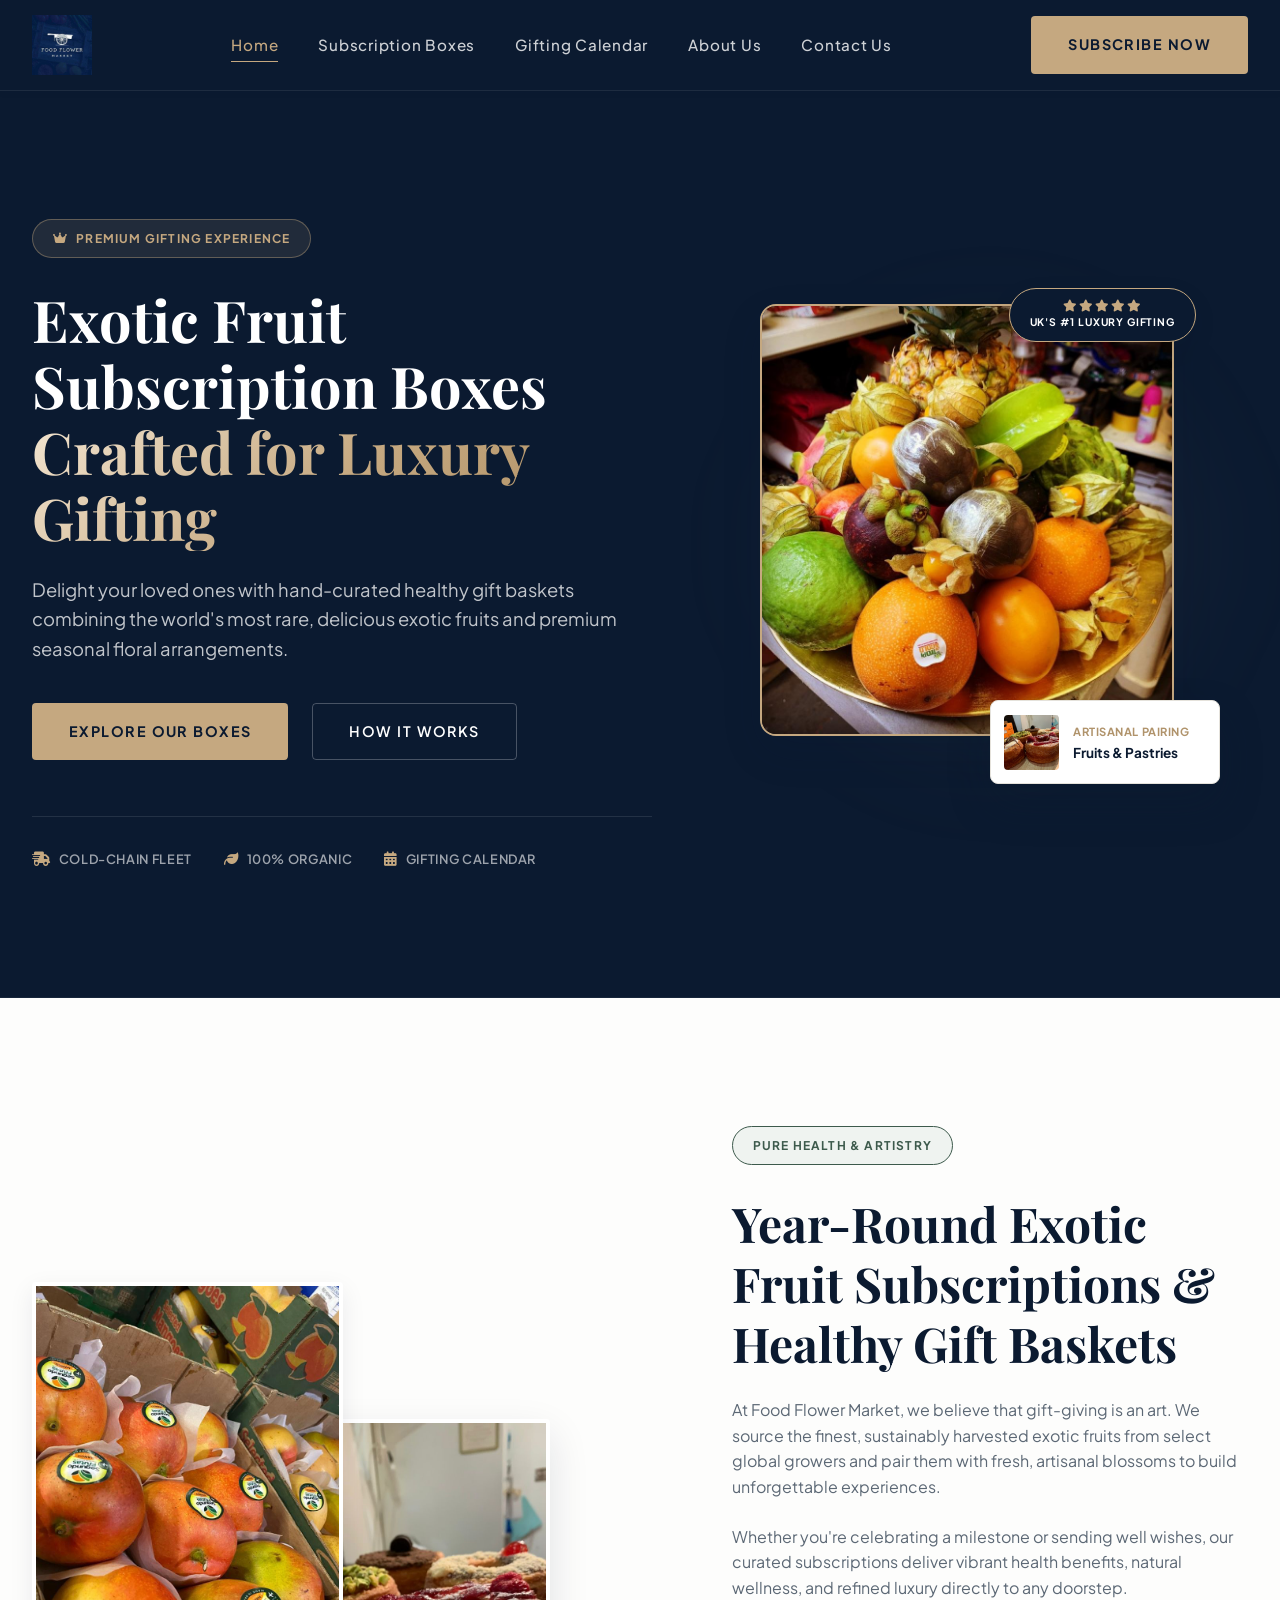
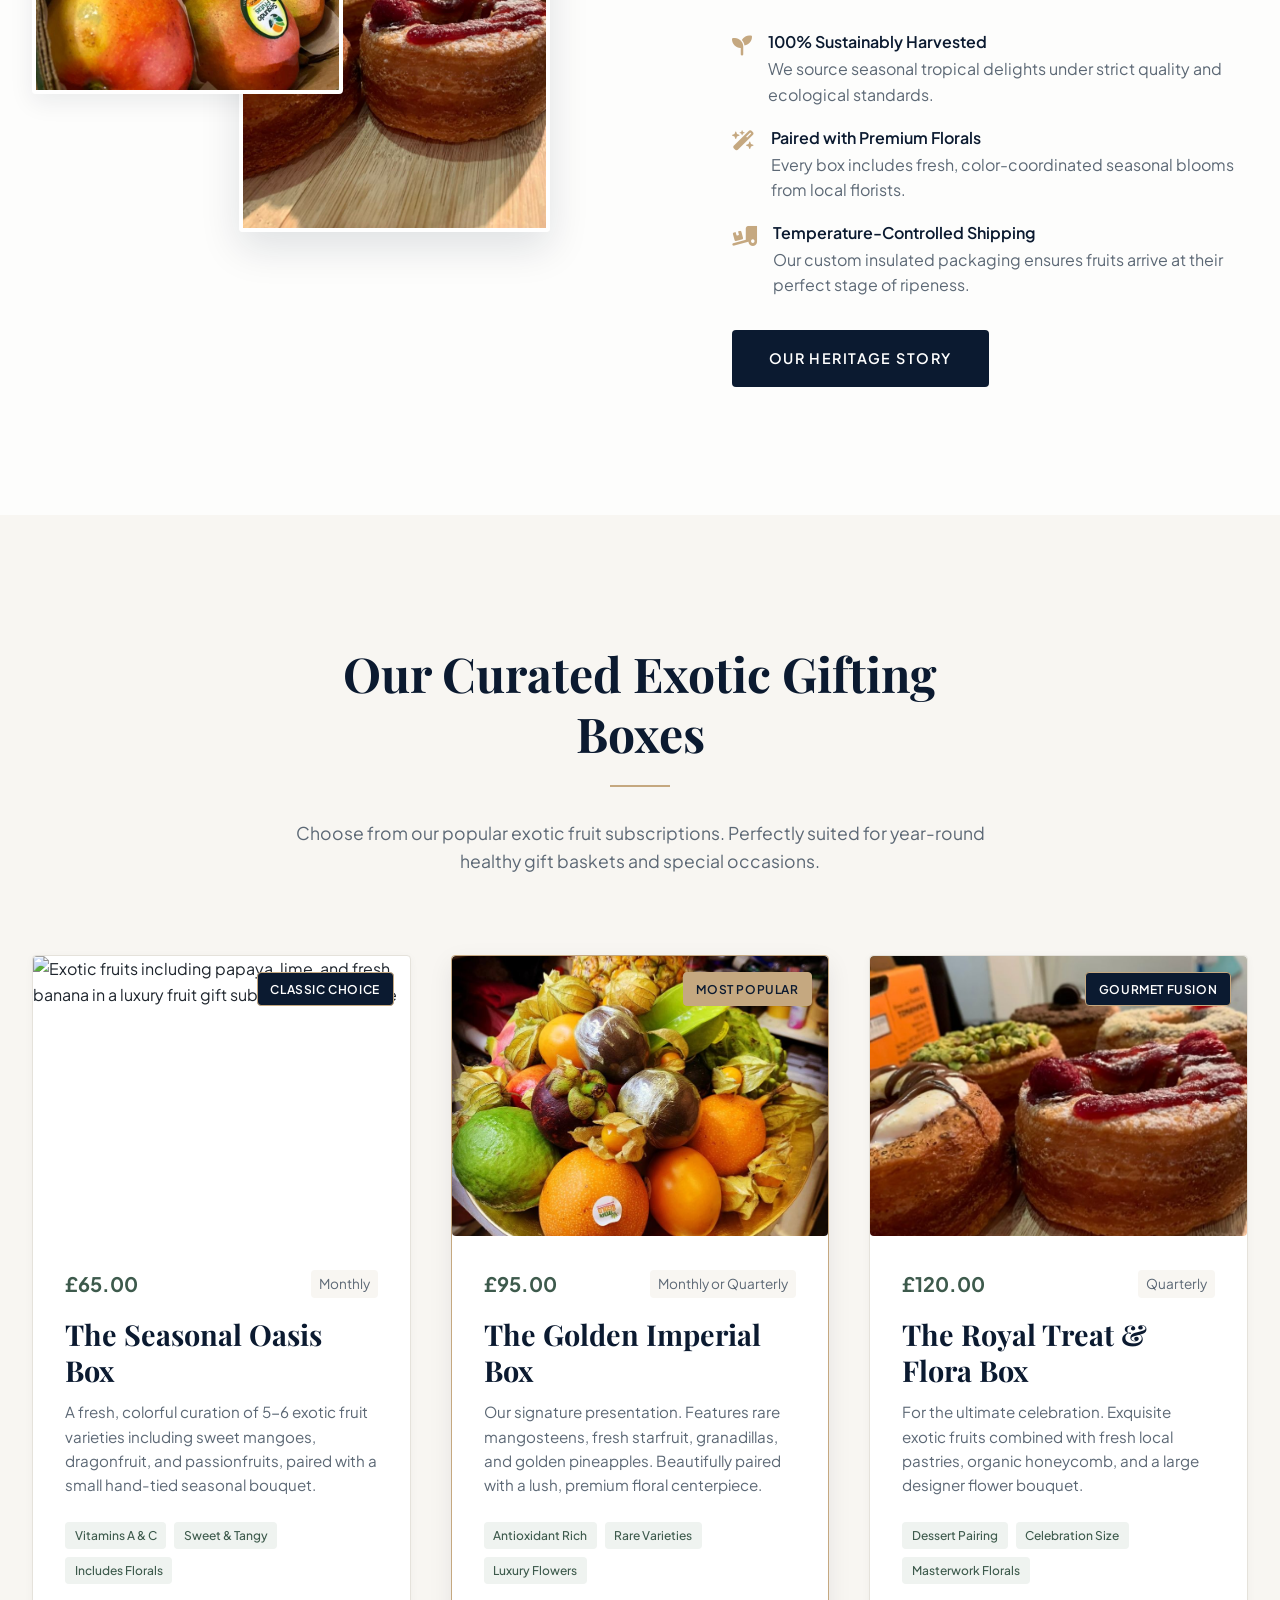
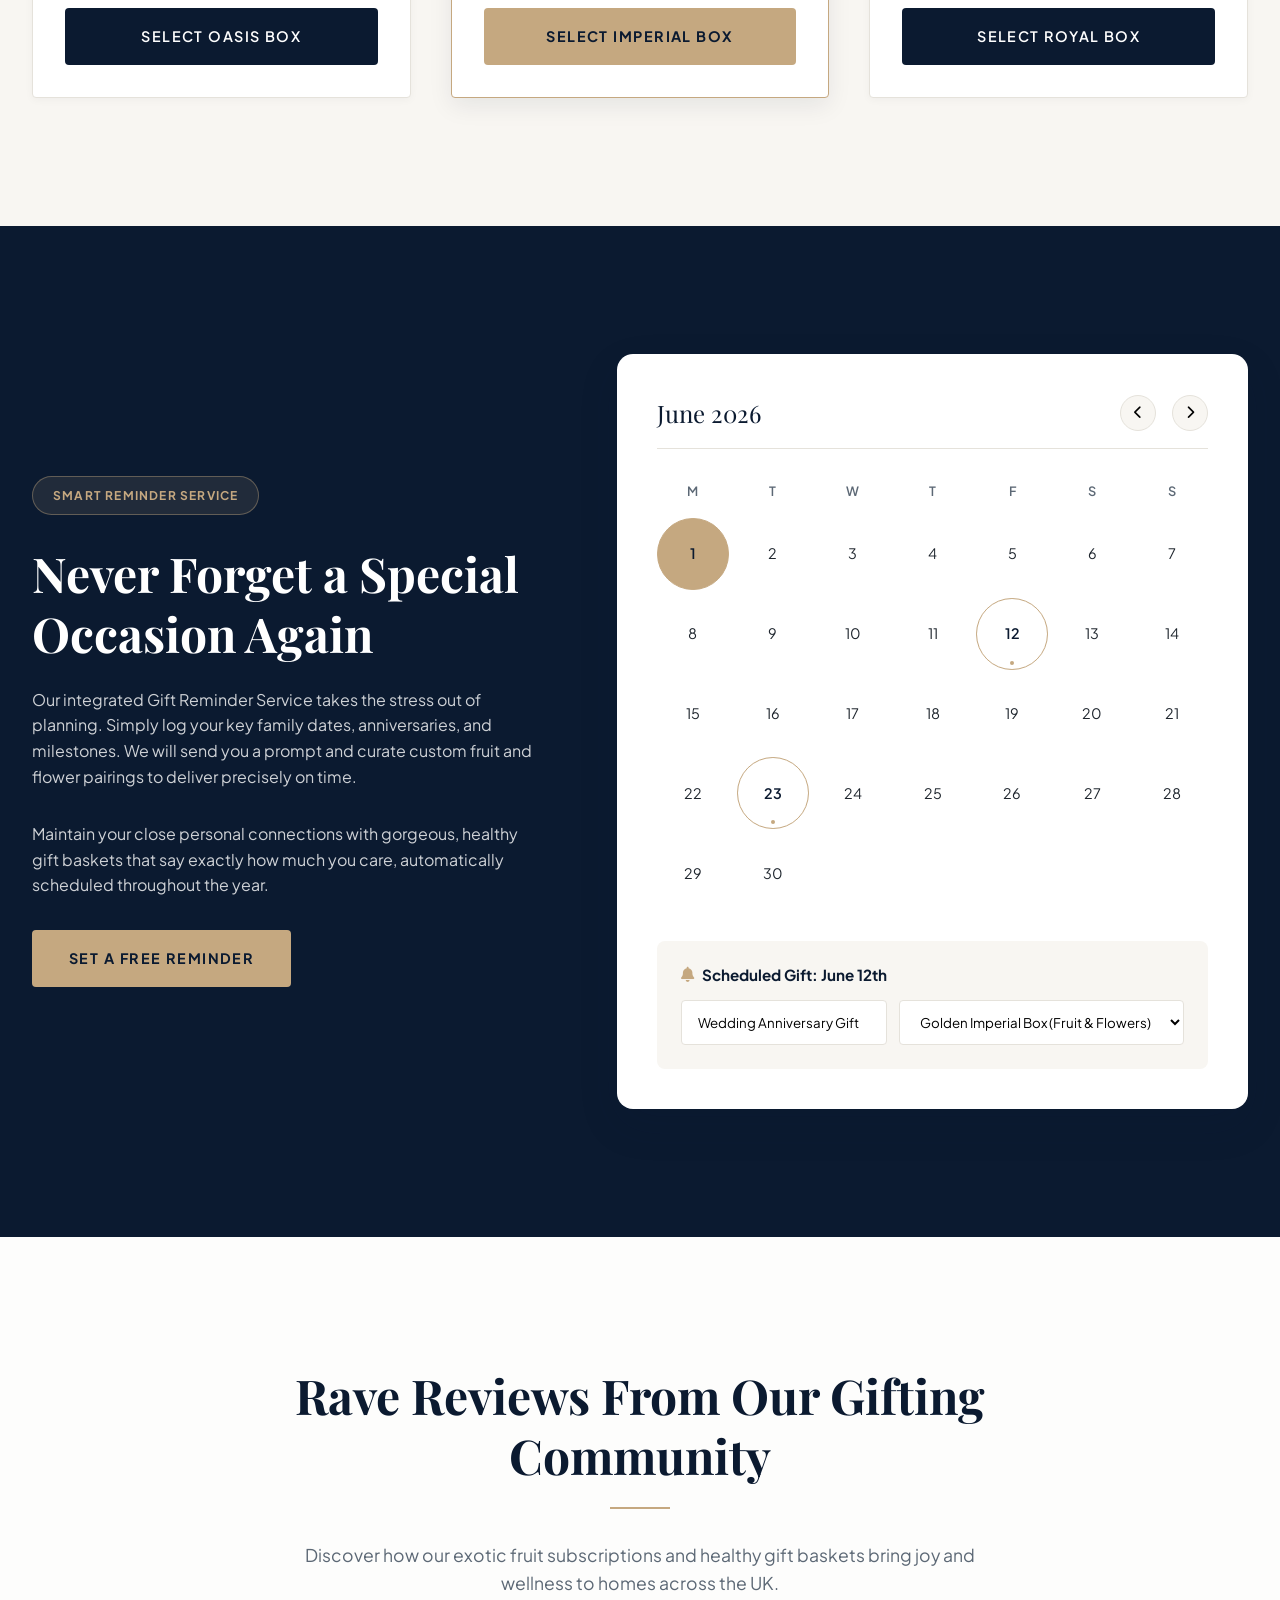
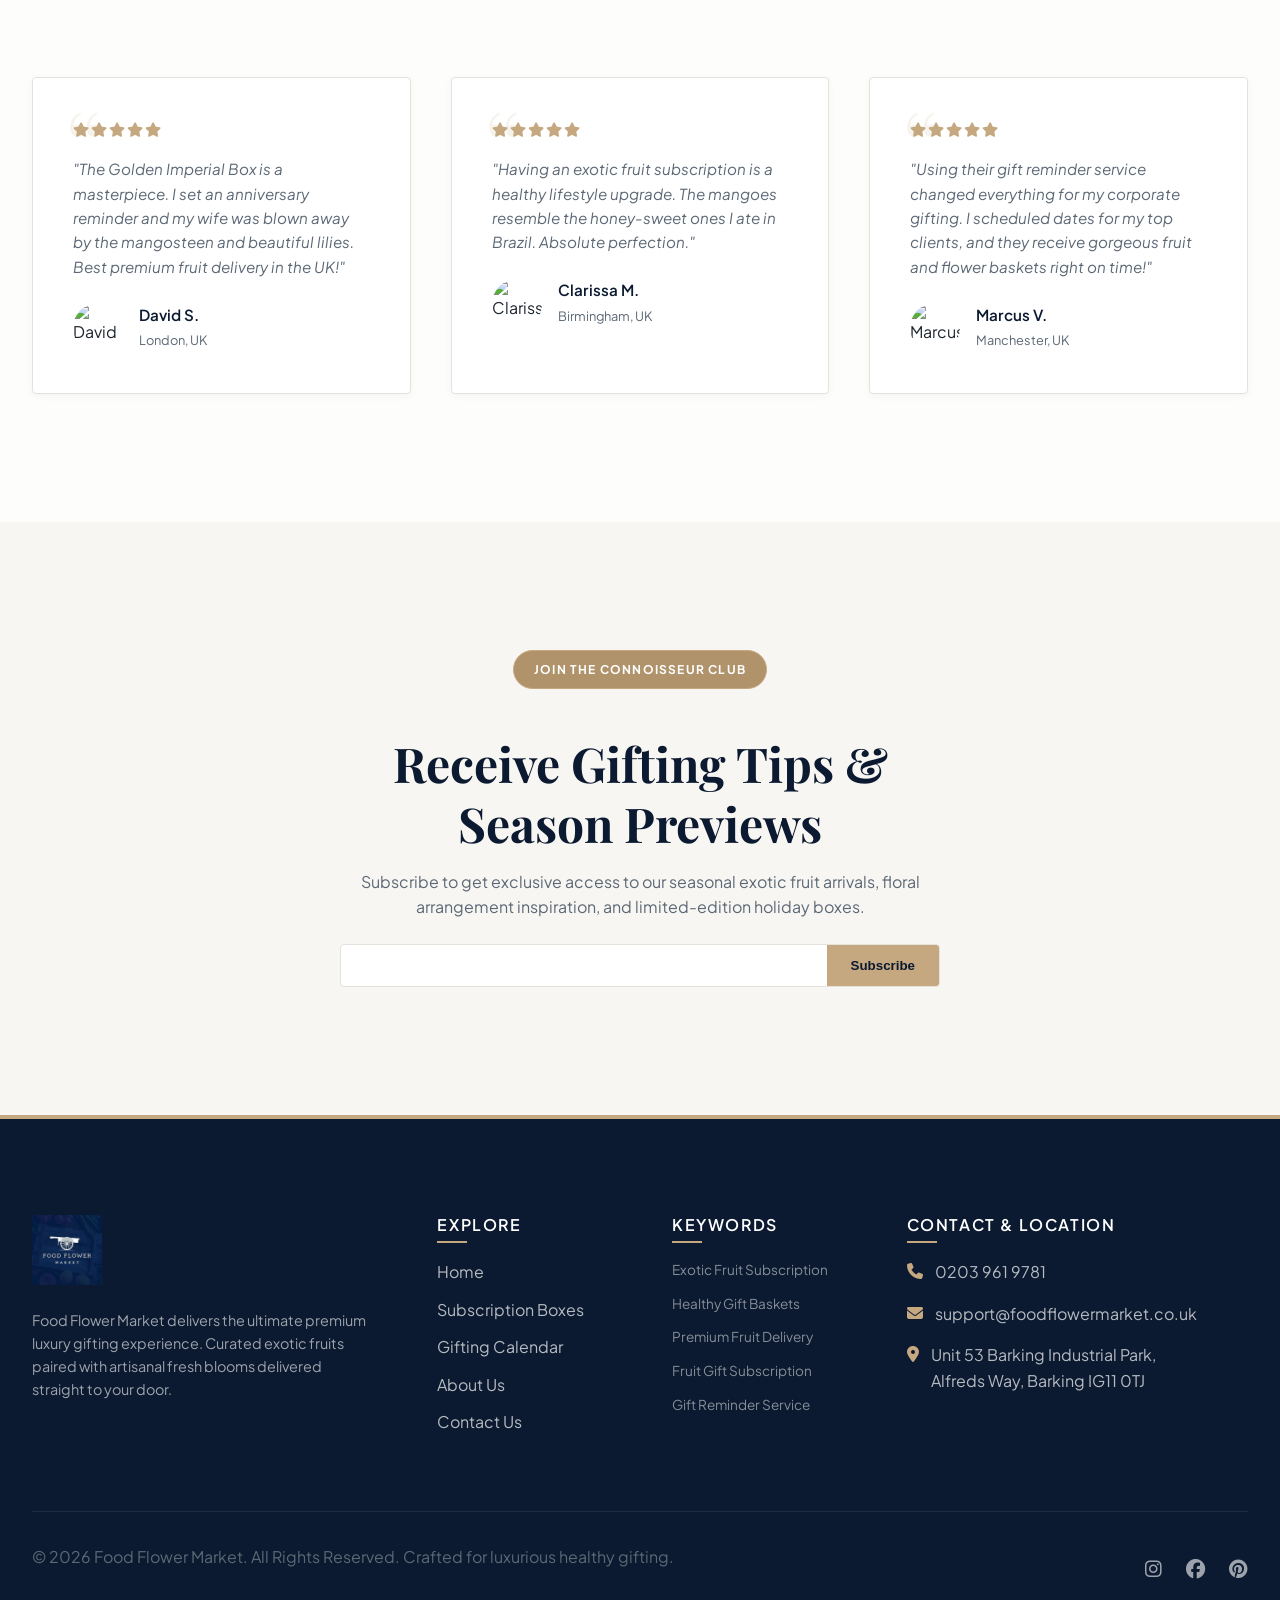
==== commit 9a2e2bda: "fix the hero section" ====
--- a/index.html
+++ b/index.html
@@ -42,17 +42,44 @@
   <main>
     <!-- Hero Banner Section -->
     <section class="hero" aria-label="Welcome Banner">
-      <img src="images/fruit_bowl.jpg" alt="Luxury gold bowl piled high with fresh carambola starfruit, mangosteen, passionfruit, and physalis for an exotic fruit subscription gift" class="hero-bg-img">
-      <div class="container">
+      <div class="container hero-grid">
         <div class="hero-content animate-fade-in">
           <div class="hero-badge">
             <i class="fa-solid fa-crown"></i> Premium Gifting Experience
           </div>
-          <h1>Exotic Fruit Subscription Boxes Crafted for Luxury Gifting</h1>
+          <h1>Exotic Fruit Subscription Boxes <span class="text-gold-gradient">Crafted for Luxury Gifting</span></h1>
           <p>Delight your loved ones with hand-curated healthy gift baskets combining the world's most rare, delicious exotic fruits and premium seasonal floral arrangements.</p>
           <div class="hero-actions">
             <a href="subscription.html" class="btn btn-gold" id="hero-cta-primary">Explore Our Boxes</a>
-            <a href="#overview-section" class="btn btn-secondary" style="color: var(--white); border-color: rgba(255,255,255,0.4);" id="hero-cta-secondary">How It Works</a>
+            <a href="#overview-section" class="btn btn-secondary hero-btn-outline" id="hero-cta-secondary">How It Works</a>
+          </div>
+          <div class="hero-mini-features">
+            <span class="mini-feature-item"><i class="fa-solid fa-truck-fast"></i> Cold-Chain Fleet</span>
+            <span class="mini-feature-item"><i class="fa-solid fa-leaf"></i> 100% Organic</span>
+            <span class="mini-feature-item"><i class="fa-solid fa-calendar-days"></i> Gifting Calendar</span>
+          </div>
+        </div>
+        <div class="hero-visual animate-fade-in">
+          <div class="visual-stack">
+            <div class="visual-bg-glow"></div>
+            <img src="images/fruit_bowl.jpg" alt="Luxury gold bowl piled high with fresh carambola starfruit, mangosteen, passionfruit, and physalis for an exotic fruit subscription gift" class="visual-img-main">
+            <div class="visual-card-floating">
+              <img src="images/pastries.jpg" alt="Artisan pastries and fresh fruits paired inside a gourmet gift basket" class="visual-img-secondary">
+              <div class="floating-card-text">
+                <span class="card-tag">Artisanal Pairing</span>
+                <h5>Fruits & Pastries</h5>
+              </div>
+            </div>
+            <div class="visual-rating-badge">
+              <div class="rating-stars">
+                <i class="fa-solid fa-star"></i>
+                <i class="fa-solid fa-star"></i>
+                <i class="fa-solid fa-star"></i>
+                <i class="fa-solid fa-star"></i>
+                <i class="fa-solid fa-star"></i>
+              </div>
+              <span class="rating-label">UK's #1 Luxury Gifting</span>
+            </div>
           </div>
         </div>
       </div>
--- a/style.css
+++ b/style.css
@@ -415,67 +415,220 @@
   background-color: var(--primary-color);
   color: var(--white);
   overflow: hidden;
-  padding: 10rem 0 8rem 0;
-}
-
-.hero::after {
-  content: '';
-  position: absolute;
-  top: 0;
-  right: 0;
-  width: 45%;
-  height: 100%;
-  background: linear-gradient(to right, var(--primary-color) 0%, rgba(11, 26, 48, 0.3) 100%);
-  z-index: 1;
-}
-
-.hero-bg-img {
-  position: absolute;
-  top: 0;
-  right: 0;
-  width: 50%;
-  height: 100%;
-  object-fit: cover;
-  opacity: 0.65;
-  z-index: 0;
+  padding: 8rem 0;
+  border-bottom: 1px solid rgba(255, 255, 255, 0.05);
+}
+
+.hero-grid {
+  display: grid;
+  grid-template-columns: 1.2fr 1fr;
+  gap: 5rem;
+  align-items: center;
 }
 
 .hero-content {
   position: relative;
   z-index: 2;
-  max-width: 650px;
+}
+
+.text-gold-gradient {
+  background: linear-gradient(135deg, #f3e5d0 0%, #c5a880 50%, #ab8b5e 100%);
+  -webkit-background-clip: text;
+  -webkit-text-fill-color: transparent;
+  display: inline-block;
 }
 
 .hero-badge {
   display: inline-flex;
   align-items: center;
   gap: 0.5rem;
-  background-color: rgba(197, 168, 128, 0.15);
-  border: 1px solid var(--accent-gold);
+  background-color: rgba(197, 168, 128, 0.12);
+  border: 1px solid rgba(197, 168, 128, 0.4);
   color: var(--accent-gold);
-  padding: 0.5rem 1rem;
+  padding: 0.55rem 1.25rem;
   border-radius: 50px;
+  font-size: 0.75rem;
+  font-weight: 700;
+  letter-spacing: 0.1em;
+  text-transform: uppercase;
+  margin-bottom: 1.75rem;
+}
+
+.hero-content h1 {
+  color: var(--white);
+  font-size: clamp(2.5rem, 4.5vw, 3.8rem);
+  line-height: 1.15;
+  margin-bottom: 1.5rem;
+}
+
+.hero-content p {
+  color: rgba(255, 255, 255, 0.75);
+  font-size: 1.15rem;
+  line-height: 1.6;
+  margin-bottom: 2.5rem;
+}
+
+.hero-actions {
+  display: flex;
+  gap: 1.5rem;
+  margin-bottom: 3.5rem;
+}
+
+.hero-btn-outline {
+  border: 1px solid rgba(255, 255, 255, 0.25);
+  color: var(--white);
+  background: transparent;
+}
+
+.hero-btn-outline:hover {
+  border-color: var(--accent-gold);
+  background-color: transparent;
+  color: var(--accent-gold);
+}
+
+.hero-mini-features {
+  display: flex;
+  gap: 2rem;
+  border-top: 1px solid rgba(255, 255, 255, 0.1);
+  padding-top: 2rem;
+}
+
+.mini-feature-item {
+  display: inline-flex;
+  align-items: center;
+  gap: 0.5rem;
   font-size: 0.8rem;
   font-weight: 600;
-  letter-spacing: 0.1em;
+  letter-spacing: 0.05em;
   text-transform: uppercase;
-  margin-bottom: 1.5rem;
-}
-
-.hero-content h1 {
-  color: var(--white);
-  margin-bottom: 1.5rem;
-}
-
-.hero-content p {
-  color: rgba(255, 255, 255, 0.8);
-  font-size: 1.2rem;
-  margin-bottom: 2.5rem;
-}
-
-.hero-actions {
-  display: flex;
-  gap: 1.5rem;
+  color: rgba(255, 255, 255, 0.6);
+}
+
+.mini-feature-item i {
+  color: var(--accent-gold);
+  font-size: 0.9rem;
+}
+
+/* Hero Visual Columns Stacked Effect */
+.hero-visual {
+  position: relative;
+  z-index: 2;
+}
+
+.visual-stack {
+  position: relative;
+  height: 480px;
+  width: 100%;
+  max-width: 460px;
+  margin: 0 auto;
+}
+
+.visual-bg-glow {
+  position: absolute;
+  width: 110%;
+  height: 110%;
+  top: -5%;
+  left: -5%;
+  background: radial-gradient(circle, rgba(197, 168, 128, 0.12) 0%, rgba(11, 26, 48, 0) 70%);
+  filter: blur(50px);
+  z-index: 0;
+  pointer-events: none;
+}
+
+.visual-img-main {
+  position: absolute;
+  width: 90%;
+  height: 90%;
+  top: 0;
+  left: 0;
+  object-fit: cover;
+  border-radius: var(--radius-lg);
+  border: 2px solid var(--accent-gold);
+  box-shadow: var(--shadow-lg);
+  z-index: 2;
+}
+
+.visual-card-floating {
+  position: absolute;
+  bottom: 0;
+  right: 0;
+  width: 230px;
+  background: var(--white);
+  border-radius: var(--radius-md);
+  padding: 0.85rem;
+  box-shadow: 0 20px 40px rgba(11, 26, 48, 0.25);
+  border: 1px solid var(--border-color);
+  z-index: 4;
+  display: flex;
+  gap: 0.85rem;
+  align-items: center;
+  animation: floatCard 6s ease-in-out infinite;
+}
+
+.visual-img-secondary {
+  width: 55px;
+  height: 55px;
+  border-radius: var(--radius-sm);
+  object-fit: cover;
+  flex-shrink: 0;
+}
+
+.floating-card-text {
+  display: flex;
+  flex-direction: column;
+  gap: 0.15rem;
+}
+
+.card-tag {
+  font-size: 0.7rem;
+  font-weight: 700;
+  letter-spacing: 0.05em;
+  text-transform: uppercase;
+  color: var(--accent-gold-hover);
+}
+
+.floating-card-text h5 {
+  font-family: var(--font-body);
+  font-size: 0.85rem;
+  font-weight: 700;
+  color: var(--primary-color);
+  margin: 0;
+}
+
+.visual-rating-badge {
+  position: absolute;
+  top: -1rem;
+  right: 1.5rem;
+  background: var(--primary-color);
+  border: 1px solid var(--accent-gold);
+  padding: 0.65rem 1.25rem;
+  border-radius: 50px;
+  box-shadow: var(--shadow-md);
+  z-index: 4;
+  text-align: center;
+}
+
+.rating-stars {
+  color: var(--accent-gold);
+  font-size: 0.75rem;
+  margin-bottom: 0.15rem;
+  display: flex;
+  justify-content: center;
+  gap: 2px;
+}
+
+.rating-label {
+  display: block;
+  font-size: 0.65rem;
+  font-weight: 700;
+  letter-spacing: 0.08em;
+  text-transform: uppercase;
+  color: var(--white);
+}
+
+@keyframes floatCard {
+  0%, 100% { transform: translateY(0); }
+  50% { transform: translateY(-10px); }
 }
 
 /* Featured Boxes Section */
@@ -1372,14 +1525,28 @@
     height: 450px;
   }
   
-  .hero::after {
-    width: 100%;
-    background: linear-gradient(to top, var(--primary-color) 40%, rgba(11, 26, 48, 0.6) 100%);
-  }
-  
-  .hero-bg-img {
-    width: 100%;
-    opacity: 0.35;
+  .hero-grid {
+    grid-template-columns: 1fr;
+    gap: 4rem;
+    text-align: center;
+  }
+  
+  .hero-content {
+    max-width: 700px;
+    margin: 0 auto;
+  }
+  
+  .hero-actions {
+    justify-content: center;
+  }
+  
+  .hero-mini-features {
+    justify-content: center;
+  }
+  
+  .visual-stack {
+    height: 400px;
+    max-width: 400px;
   }
 }
 
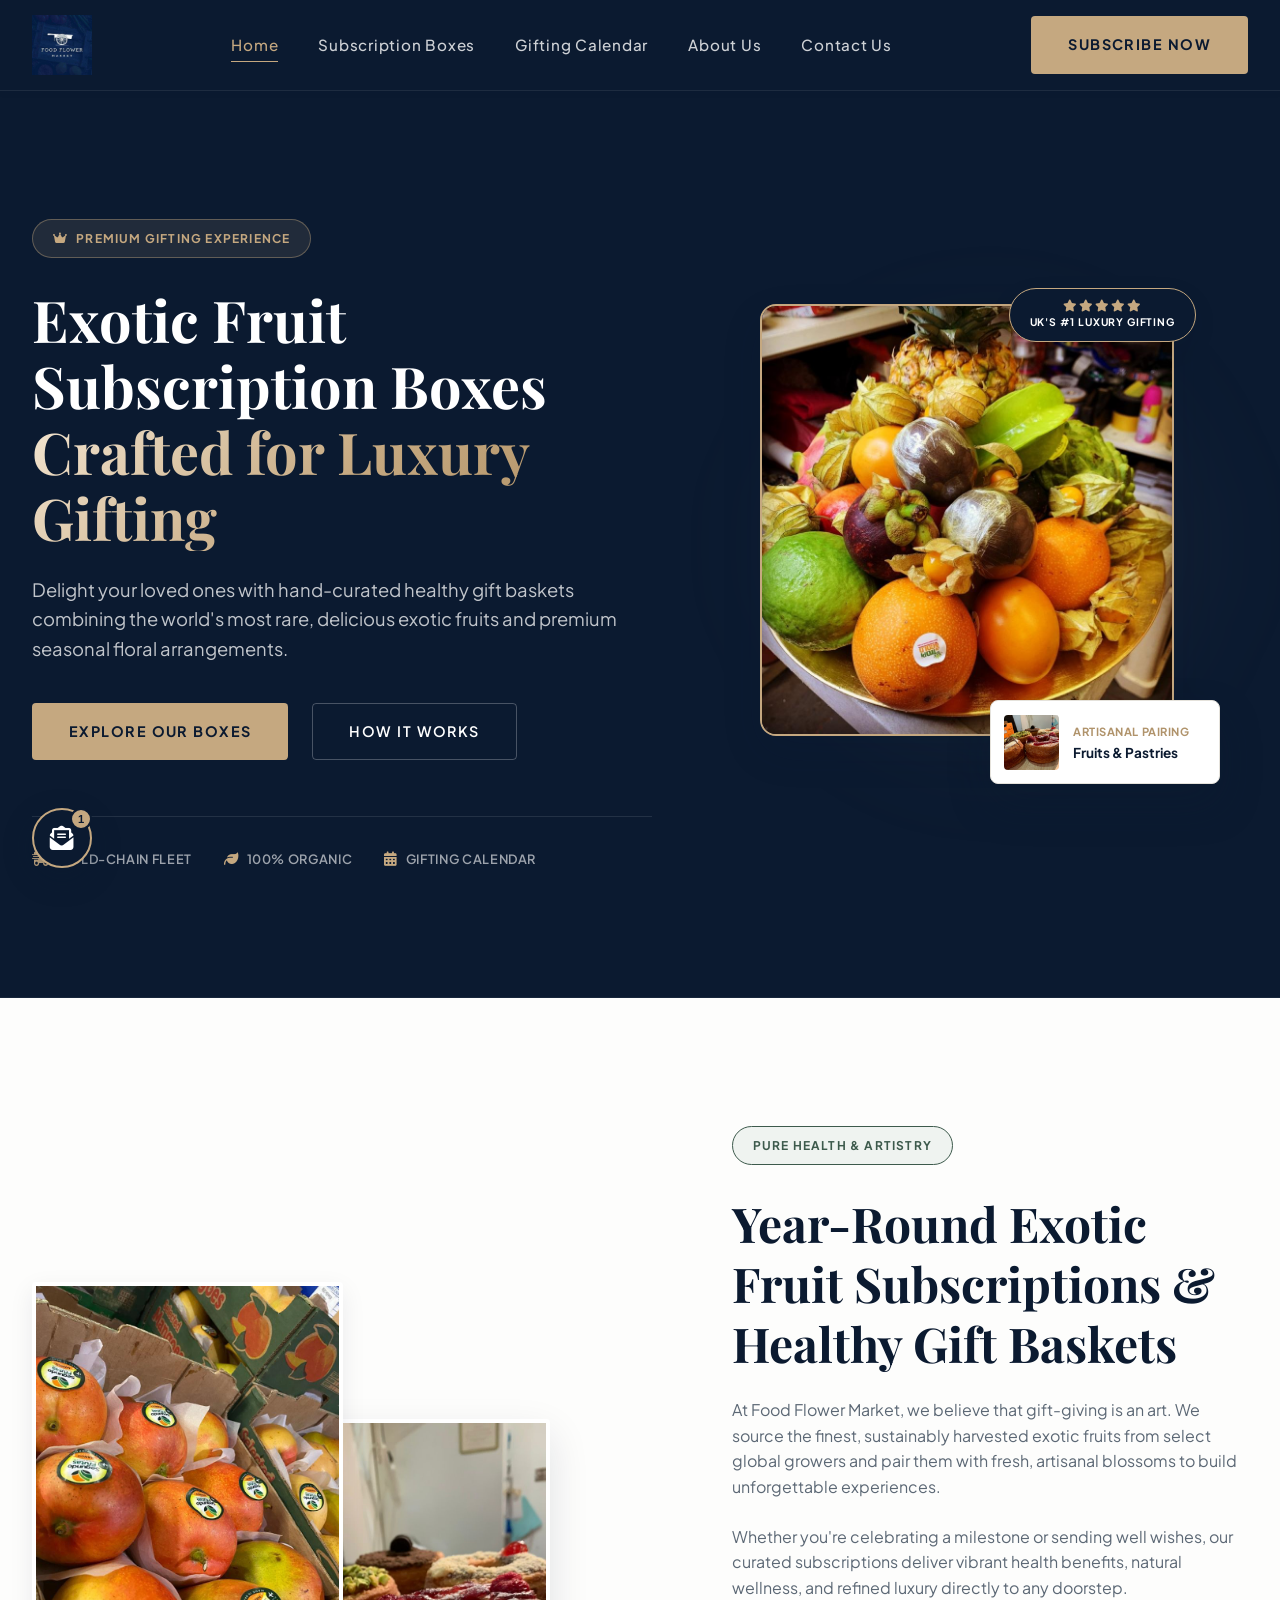
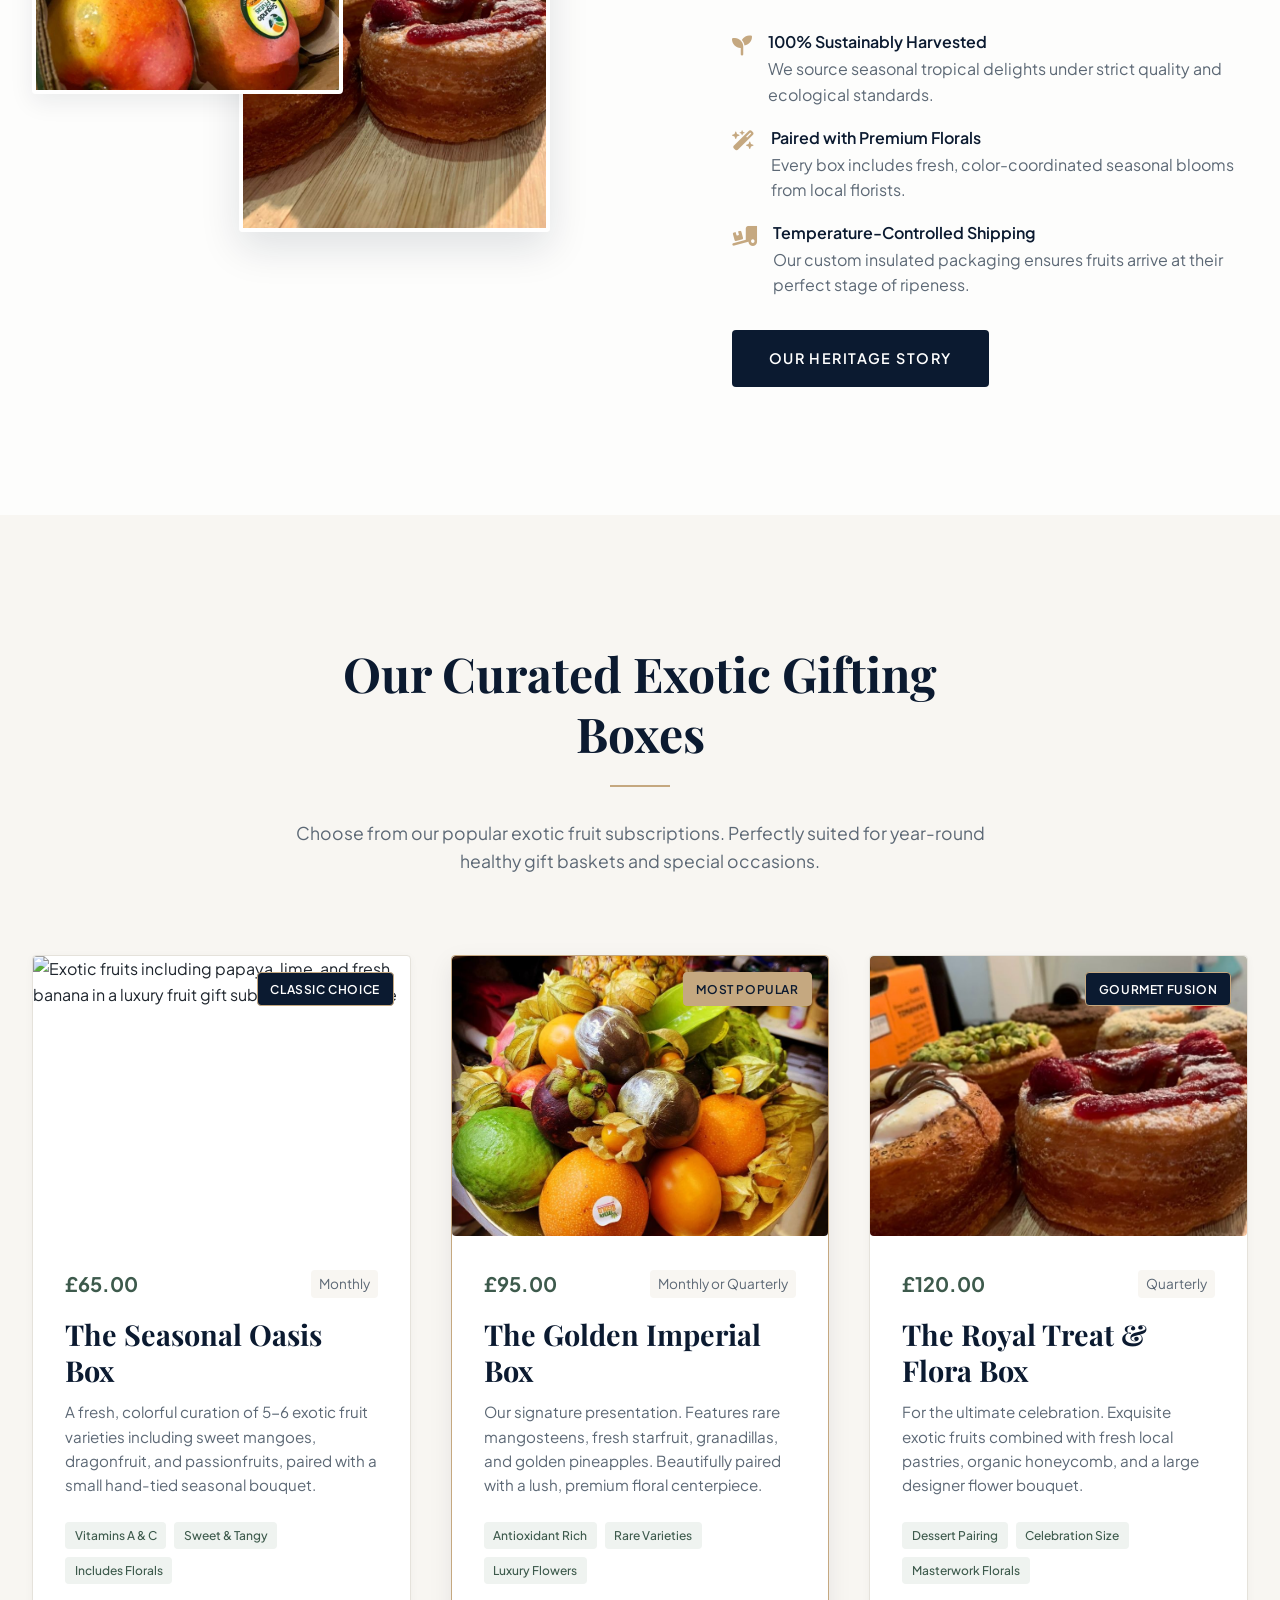
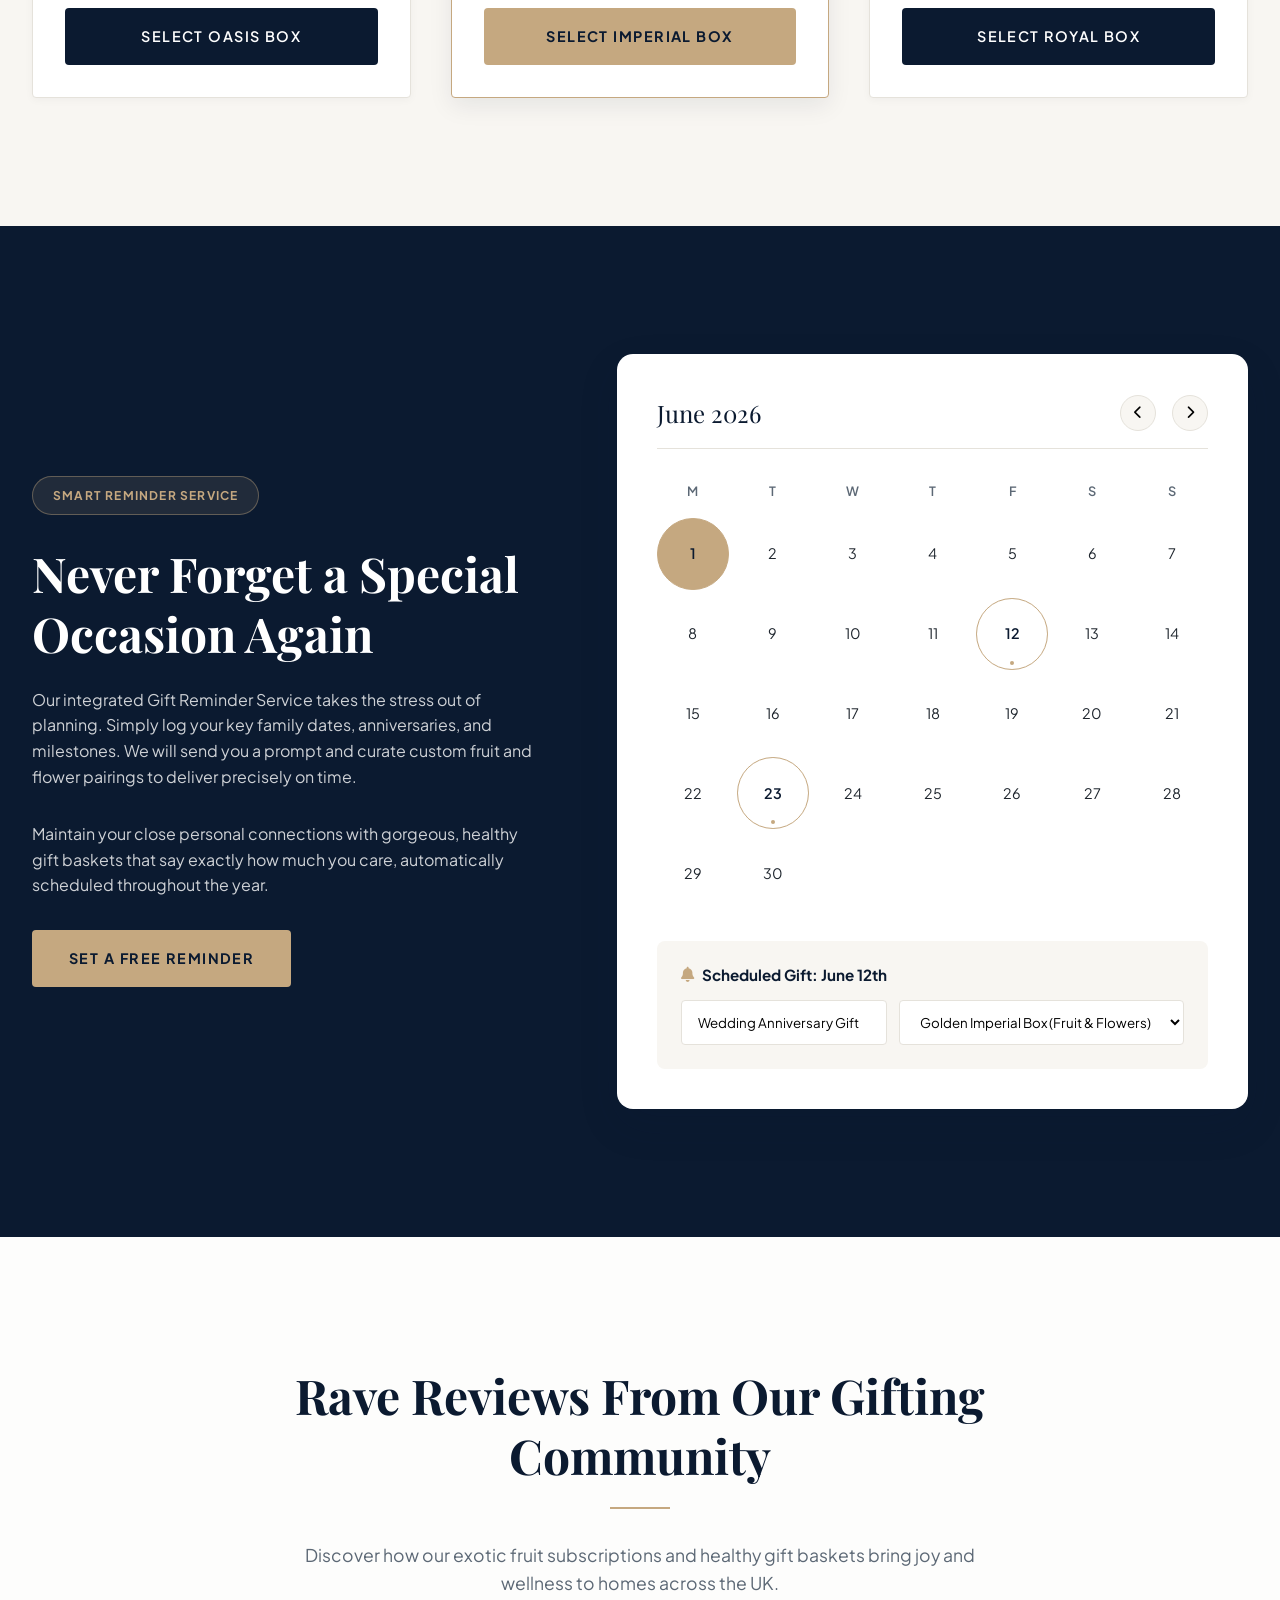
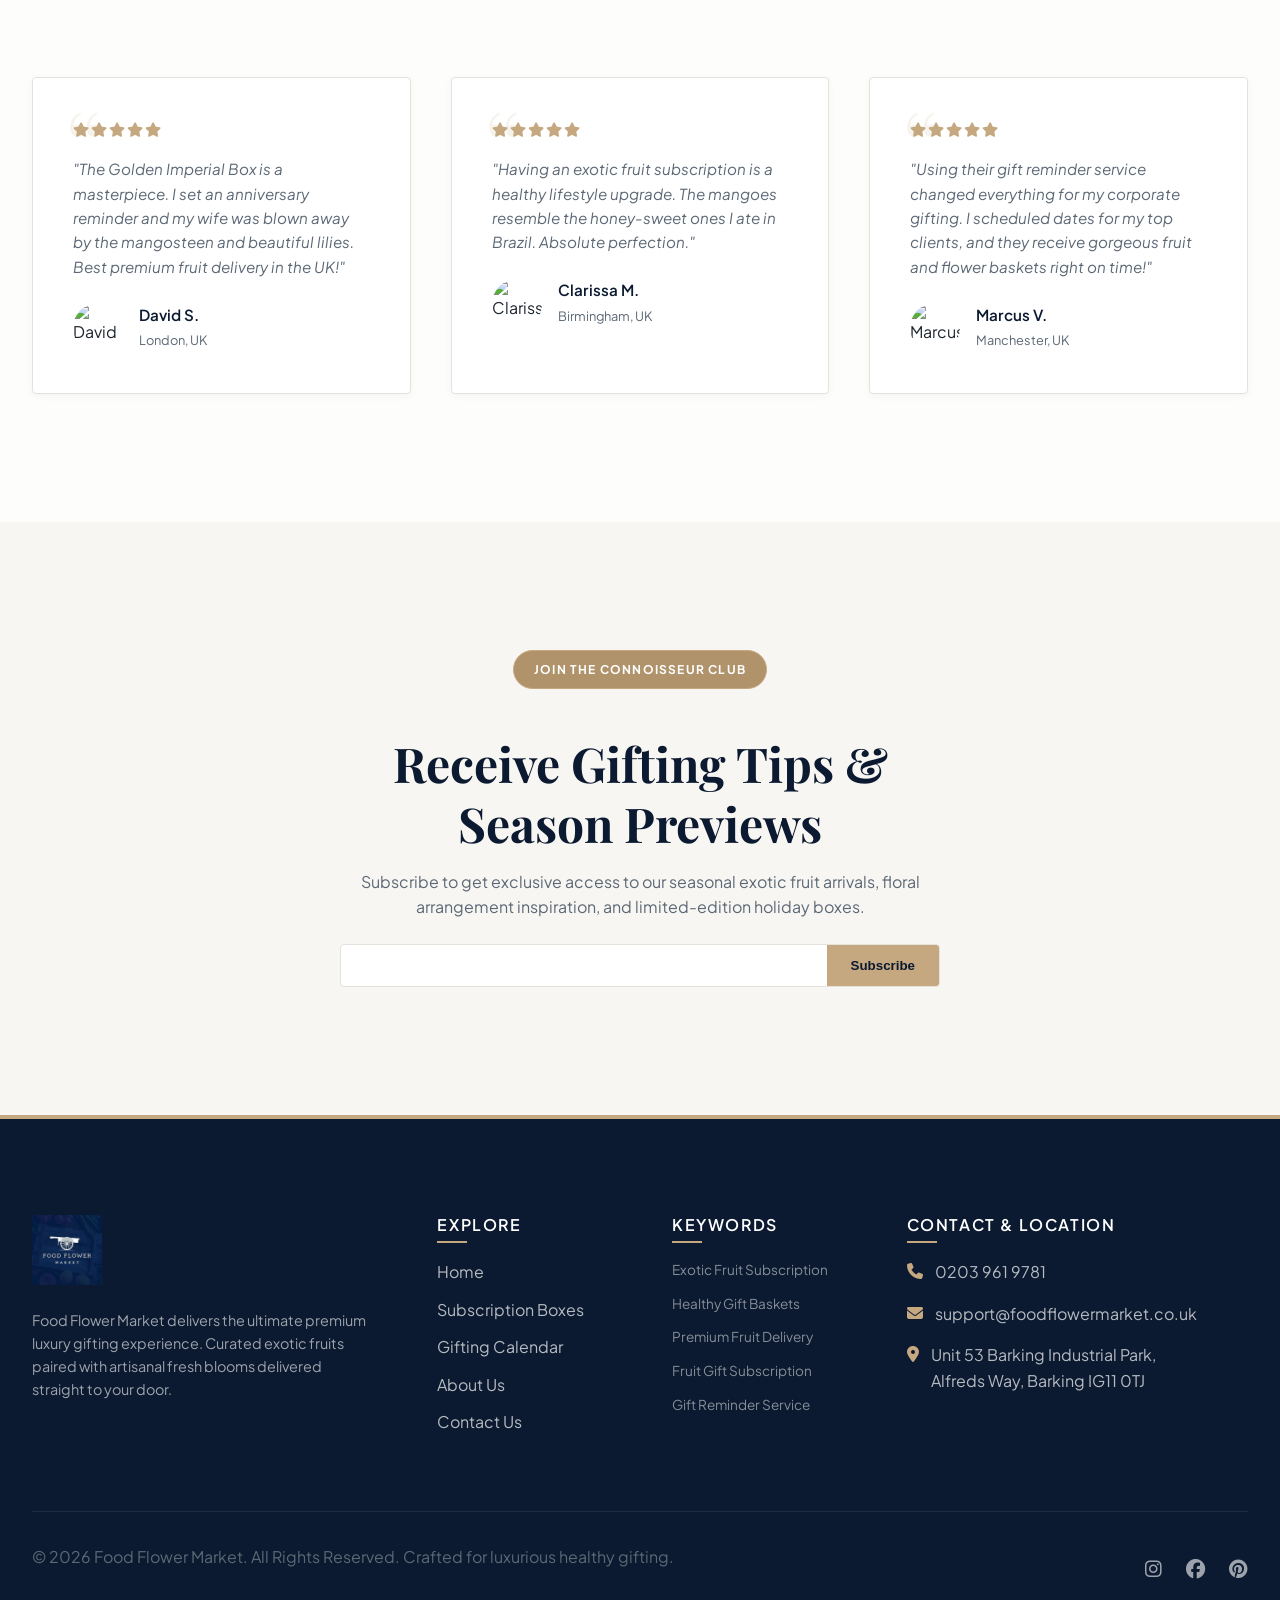
==== commit 95be0e76: "implement local storage data syncing and live alerts simulator logs widget" ====
--- a/index.html
+++ b/index.html
@@ -363,7 +363,7 @@
           <span class="hero-badge" style="background-color: var(--accent-gold-hover); color: var(--white); border-color: var(--accent-gold);">Join The Connoisseur Club</span>
           <h2 style="margin-top: 1rem;">Receive Gifting Tips & Season Previews</h2>
           <p>Subscribe to get exclusive access to our seasonal exotic fruit arrivals, floral arrangement inspiration, and limited-edition holiday boxes.</p>
-          <form class="newsletter-form" id="newsletter-form-home" style="background-color: var(--white); border-color: var(--border-color);" onsubmit="event.preventDefault(); alert('Thank you for subscribing to Food Flower Market!');">
+          <form class="newsletter-form" id="newsletter-form-home" style="background-color: var(--white); border-color: var(--border-color);" onsubmit="event.preventDefault(); submitNewsletter(this.querySelector('input').value); alert('Thank you for subscribing to Food Flower Market!'); this.reset();">
             <input type="email" placeholder="Your premium email address" class="newsletter-input" style="color: var(--text-dark);" required aria-label="Newsletter Email Input">
             <button type="submit" class="newsletter-btn" id="newsletter-submit-btn">Subscribe</button>
           </form>
@@ -456,5 +456,6 @@
       }
     });
   </script>
+  <script src="app.js"></script>
 </body>
 </html>
--- a/style.css
+++ b/style.css
@@ -1053,27 +1053,38 @@
 /* Page: SUBSCRIPTION BOXES */
 .pricing-tabs {
   display: flex;
-  justify-content: center;
-  gap: 1rem;
-  margin-bottom: 4rem;
+  margin: 0 auto 4rem auto;
+  max-width: fit-content;
+  background-color: var(--primary-color);
+  border: 1px solid rgba(197, 168, 128, 0.3);
+  padding: 0.35rem;
+  border-radius: 50px;
+  box-shadow: var(--shadow-sm);
 }
 
 .pricing-tab-btn {
   background: none;
-  border: 1px solid var(--border-color);
+  border: none;
   padding: 0.75rem 2rem;
   font-family: var(--font-body);
-  font-weight: 600;
-  font-size: 0.9rem;
+  font-weight: 700;
+  font-size: 0.85rem;
+  text-transform: uppercase;
+  letter-spacing: 0.05em;
   cursor: pointer;
   border-radius: 50px;
+  color: rgba(255, 255, 255, 0.7);
   transition: var(--transition-smooth);
 }
 
+.pricing-tab-btn:hover {
+  color: var(--white);
+}
+
 .pricing-tab-btn.active {
-  background-color: var(--primary-color);
-  color: var(--white);
-  border-color: var(--primary-color);
+  background-color: var(--accent-gold);
+  color: var(--primary-color);
+  box-shadow: 0 4px 15px rgba(197, 168, 128, 0.25);
 }
 
 .step-signup {
@@ -1628,3 +1639,230 @@
 .animate-fade-in {
   animation: fadeIn 0.8s ease forwards;
 }
+
+/* Scrolled Header State */
+.header-scrolled {
+  box-shadow: 0 10px 30px rgba(11, 26, 48, 0.15) !important;
+}
+
+/* Gold Button Shimmer Accent */
+.btn-gold {
+  position: relative;
+  overflow: hidden;
+}
+.btn-gold::after {
+  content: '';
+  position: absolute;
+  top: -50%;
+  left: -60%;
+  width: 30%;
+  height: 200%;
+  background: linear-gradient(to right, rgba(255, 255, 255, 0) 0%, rgba(255, 255, 255, 0.3) 50%, rgba(255, 255, 255, 0) 100%);
+  transform: rotate(30deg);
+  pointer-events: none;
+}
+.btn-gold:hover::after {
+  left: 130%;
+  transition: all 0.8s ease-in-out;
+}
+
+/* Email Simulator Widget Floating UI */
+.email-sim-btn {
+  position: fixed;
+  bottom: 2rem;
+  left: 2rem;
+  width: 60px;
+  height: 60px;
+  border-radius: 50%;
+  background-color: var(--primary-color);
+  color: var(--white);
+  border: 2px solid var(--accent-gold);
+  box-shadow: 0 10px 30px rgba(11, 26, 48, 0.3);
+  display: flex;
+  align-items: center;
+  justify-content: center;
+  font-size: 1.5rem;
+  cursor: pointer;
+  z-index: 9999;
+  transition: var(--transition-smooth);
+}
+.email-sim-btn:hover {
+  transform: scale(1.08) rotate(5deg);
+  background-color: var(--primary-light);
+}
+.email-sim-btn.pulse {
+  animation: pulseSim 1s ease-in-out;
+}
+.email-sim-badge {
+  position: absolute;
+  top: -2px;
+  right: -2px;
+  background-color: var(--accent-gold);
+  color: var(--primary-color);
+  width: 22px;
+  height: 22px;
+  border-radius: 50%;
+  font-size: 0.7rem;
+  font-weight: 700;
+  display: flex;
+  align-items: center;
+  justify-content: center;
+  border: 2px solid var(--primary-color);
+}
+
+.email-sim-panel {
+  position: fixed;
+  bottom: 6.5rem;
+  left: 2rem;
+  width: 380px;
+  max-width: calc(100vw - 4rem);
+  background-color: var(--primary-color);
+  border: 1px solid rgba(197, 168, 128, 0.3);
+  border-radius: var(--radius-lg);
+  box-shadow: 0 20px 50px rgba(11, 26, 48, 0.4);
+  z-index: 9998;
+  display: flex;
+  flex-direction: column;
+  overflow: hidden;
+  transform: translateY(30px);
+  opacity: 0;
+  pointer-events: none;
+  transition: var(--transition-smooth);
+}
+.email-sim-panel.active {
+  transform: translateY(0);
+  opacity: 1;
+  pointer-events: auto;
+}
+
+.email-sim-header {
+  padding: 1.25rem;
+  background-color: rgba(255, 255, 255, 0.03);
+  border-bottom: 1px solid rgba(255, 255, 255, 0.08);
+  display: flex;
+  justify-content: space-between;
+  align-items: center;
+  color: var(--white);
+}
+.email-sim-header h4 {
+  font-family: var(--font-body);
+  font-size: 0.9rem;
+  font-weight: 700;
+  text-transform: uppercase;
+  letter-spacing: 0.05em;
+  color: var(--accent-gold);
+  margin: 0;
+}
+.email-sim-header button {
+  background: none;
+  border: none;
+  color: rgba(255, 255, 255, 0.5);
+  font-size: 1.1rem;
+  cursor: pointer;
+  transition: var(--transition-smooth);
+}
+.email-sim-header button:hover {
+  color: var(--white);
+}
+
+.email-sim-body {
+  padding: 1.25rem;
+  max-height: 320px;
+  overflow-y: auto;
+  display: flex;
+  flex-direction: column;
+  gap: 1rem;
+}
+/* Custom Scrollbar for Panel */
+.email-sim-body::-webkit-scrollbar {
+  width: 6px;
+}
+.email-sim-body::-webkit-scrollbar-track {
+  background: rgba(255, 255, 255, 0.02);
+}
+.email-sim-body::-webkit-scrollbar-thumb {
+  background: rgba(255, 255, 255, 0.1);
+  border-radius: 3px;
+}
+
+.email-log-empty {
+  text-align: center;
+  color: rgba(255, 255, 255, 0.5);
+  font-size: 0.85rem;
+  padding: 2rem 0;
+}
+
+.email-log-card {
+  background-color: rgba(255, 255, 255, 0.03);
+  border: 1px solid rgba(255, 255, 255, 0.06);
+  border-radius: var(--radius-sm);
+  padding: 1rem;
+  color: rgba(255, 255, 255, 0.85);
+}
+.email-log-meta {
+  display: flex;
+  justify-content: space-between;
+  align-items: center;
+  margin-bottom: 0.6rem;
+  border-bottom: 1px dashed rgba(255, 255, 255, 0.08);
+  padding-bottom: 0.4rem;
+}
+.log-tag {
+  font-size: 0.65rem;
+  background-color: rgba(197, 168, 128, 0.15);
+  color: var(--accent-gold);
+  padding: 0.15rem 0.4rem;
+  border-radius: 4px;
+  font-weight: 700;
+  text-transform: uppercase;
+}
+.log-time {
+  font-size: 0.7rem;
+  color: rgba(255, 255, 255, 0.4);
+}
+.email-log-field {
+  font-size: 0.75rem;
+  margin-bottom: 0.25rem;
+  color: rgba(255, 255, 255, 0.6);
+}
+.email-log-field strong {
+  color: var(--accent-gold);
+}
+.email-log-body {
+  font-size: 0.8rem;
+  line-height: 1.45;
+  background-color: rgba(0, 0, 0, 0.15);
+  padding: 0.6rem;
+  border-radius: 4px;
+  border-left: 2px solid var(--accent-gold);
+  margin-top: 0.5rem;
+}
+
+.email-sim-footer {
+  padding: 0.85rem 1.25rem;
+  background-color: rgba(255, 255, 255, 0.01);
+  border-top: 1px solid rgba(255, 255, 255, 0.08);
+  display: flex;
+  justify-content: space-between;
+  align-items: center;
+  color: rgba(255, 255, 255, 0.5);
+}
+.btn-clear-logs {
+  background: none;
+  border: none;
+  color: var(--accent-gold);
+  font-size: 0.75rem;
+  font-weight: 700;
+  cursor: pointer;
+  text-transform: uppercase;
+  letter-spacing: 0.05em;
+}
+.btn-clear-logs:hover {
+  color: var(--white);
+}
+
+@keyframes pulseSim {
+  0% { transform: scale(1); }
+  50% { transform: scale(1.15); box-shadow: 0 0 25px rgba(197, 168, 128, 0.6); }
+  100% { transform: scale(1); }
+}
